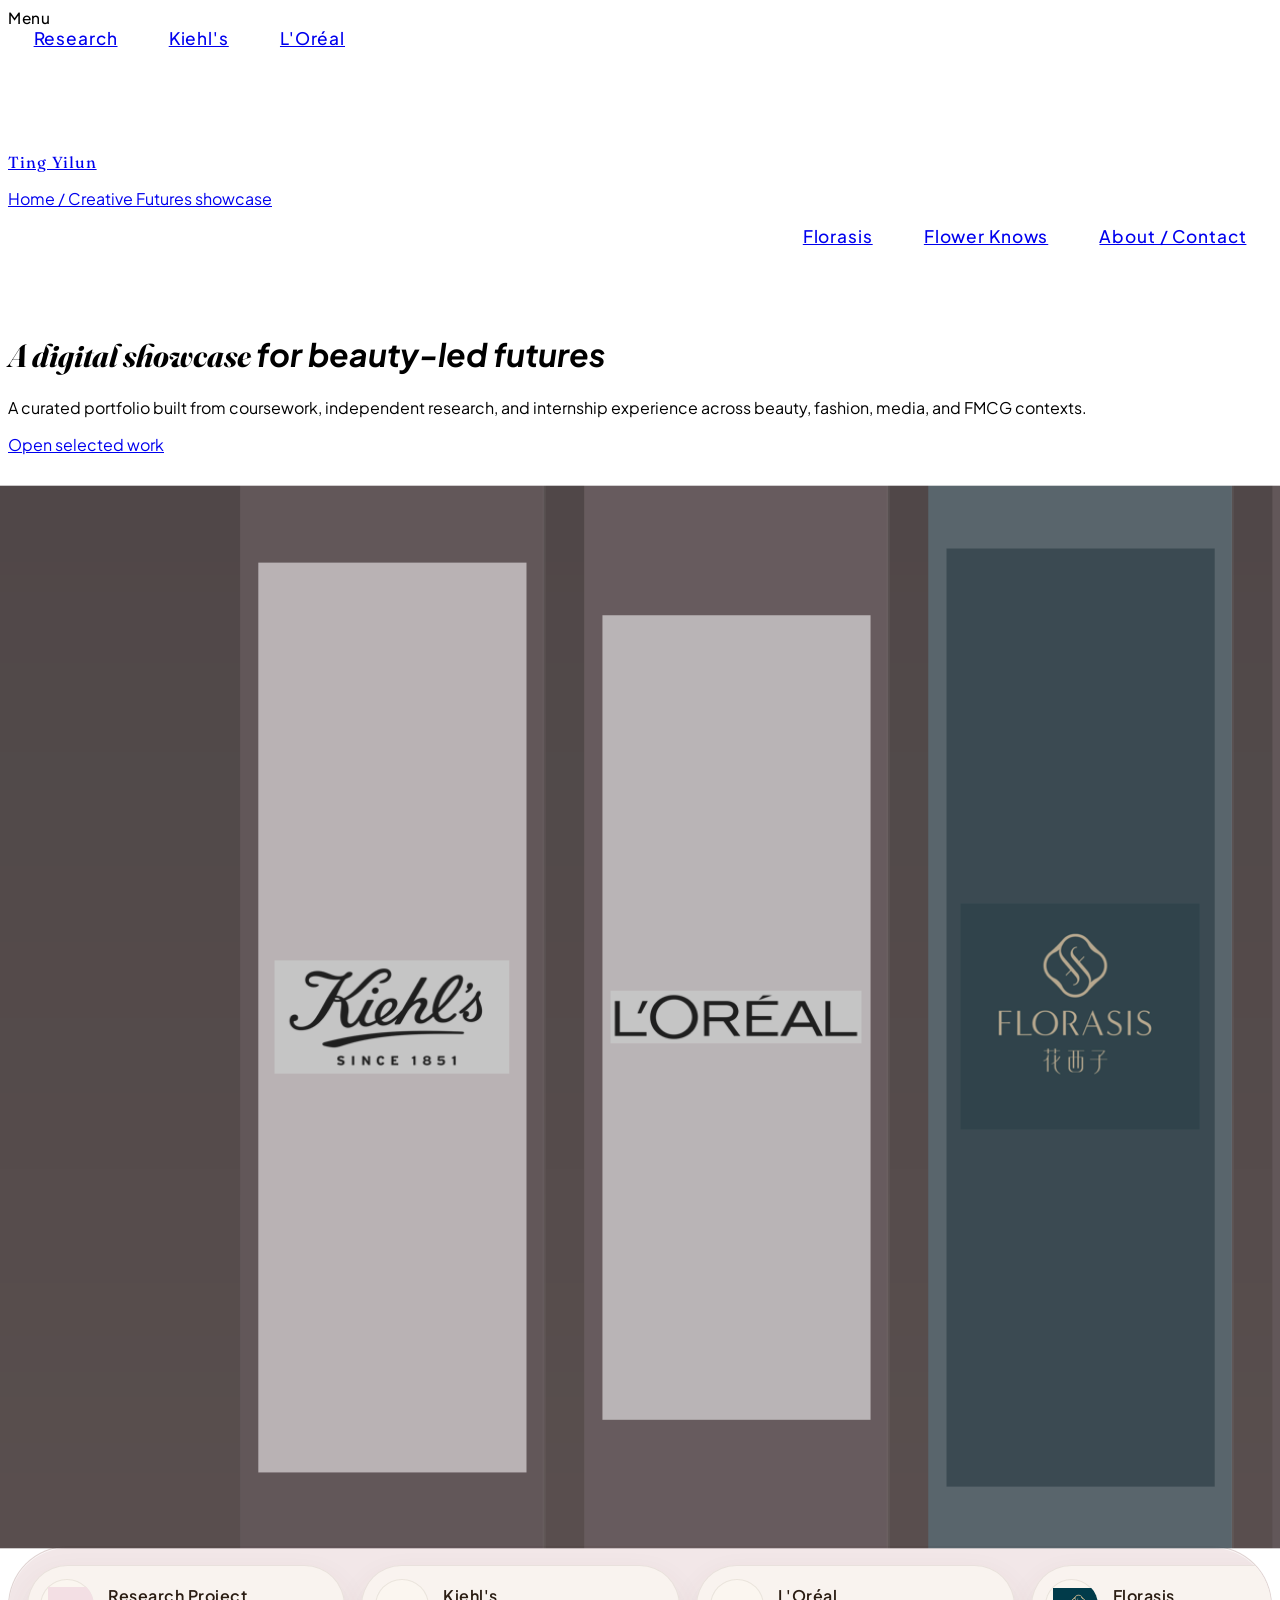
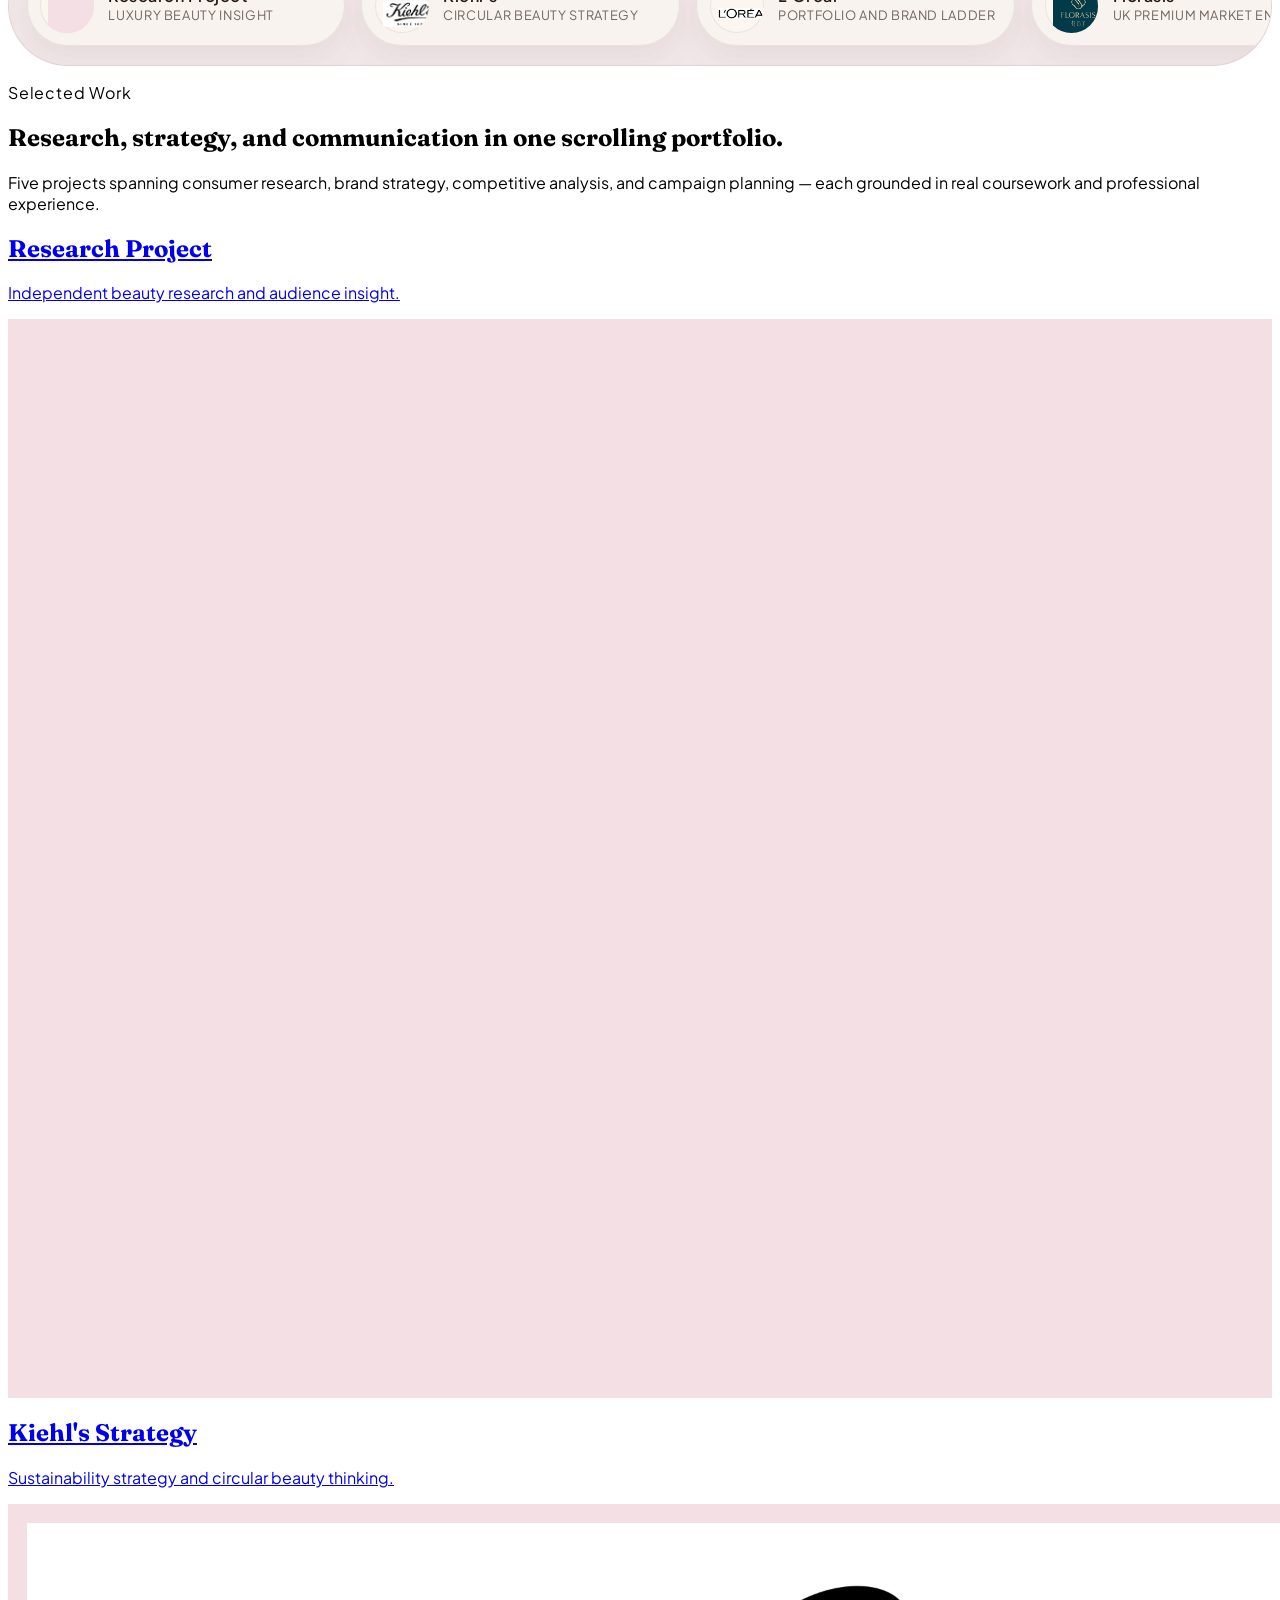
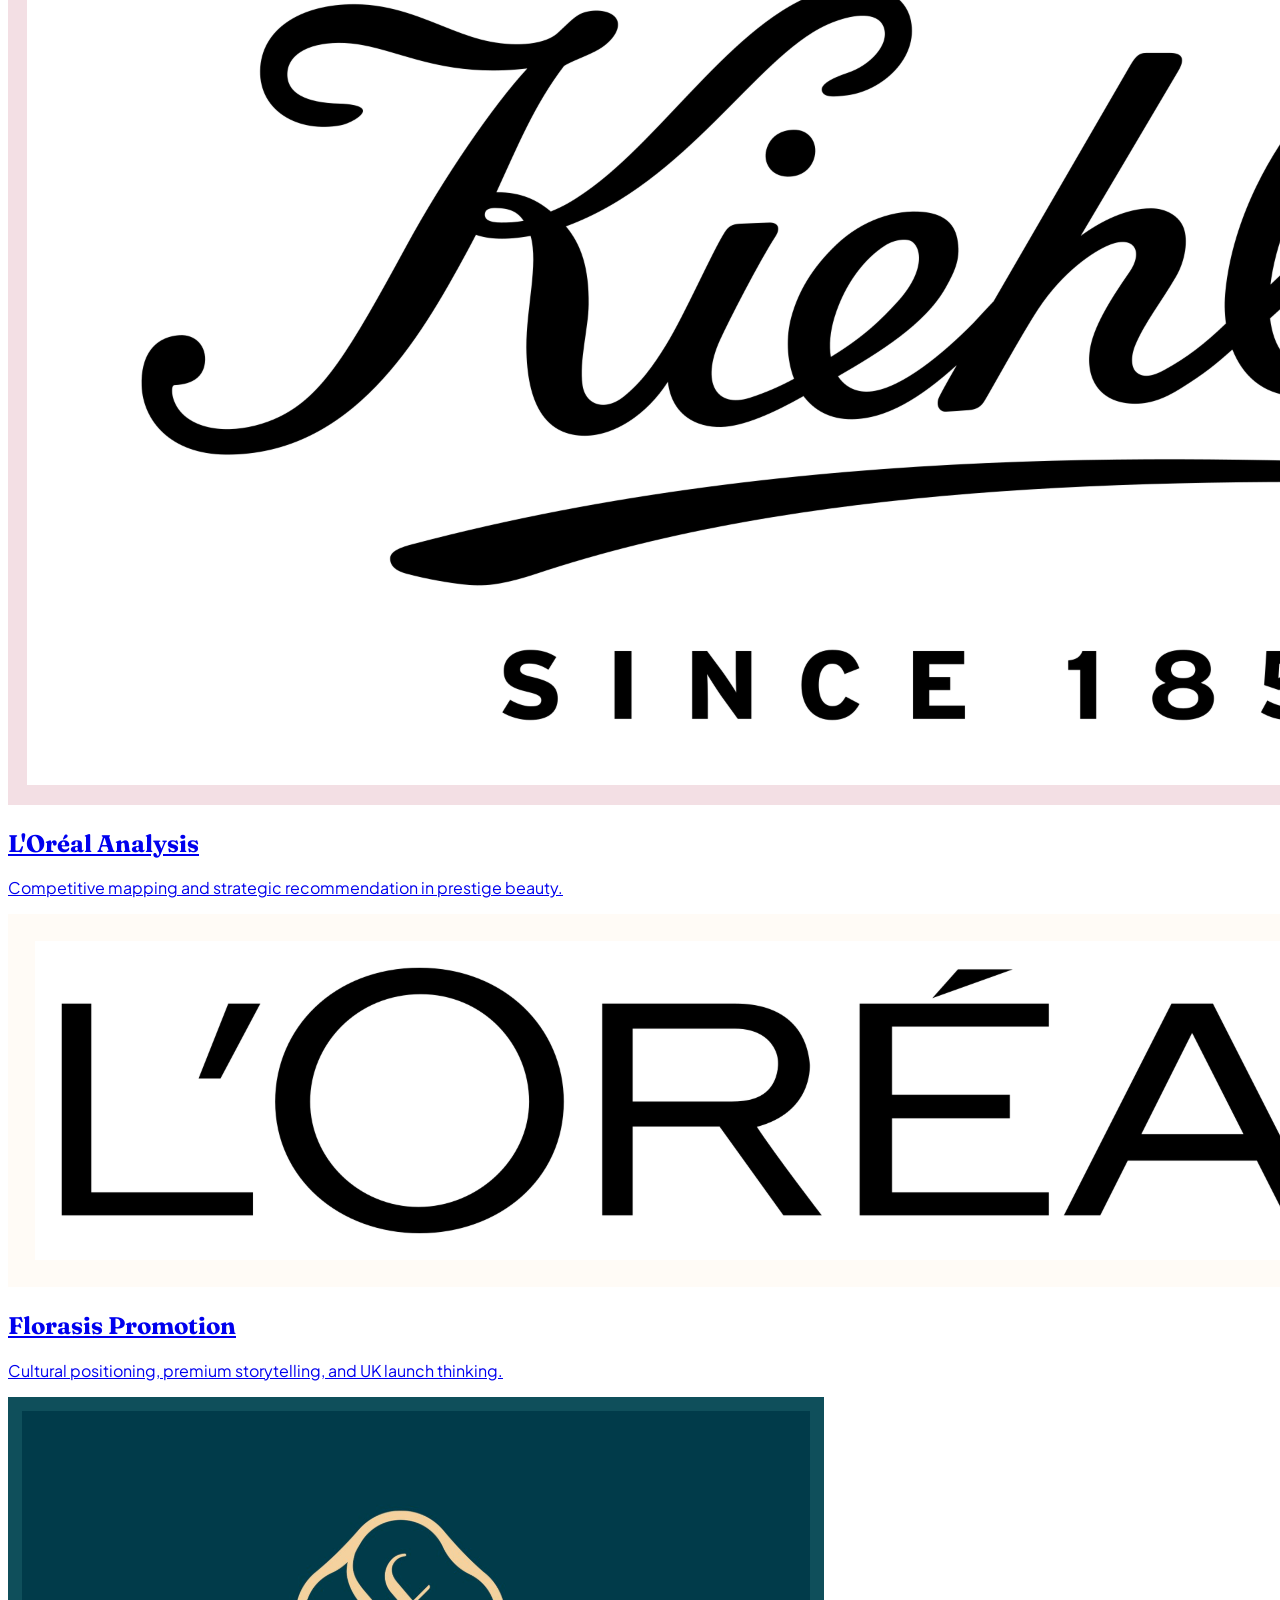
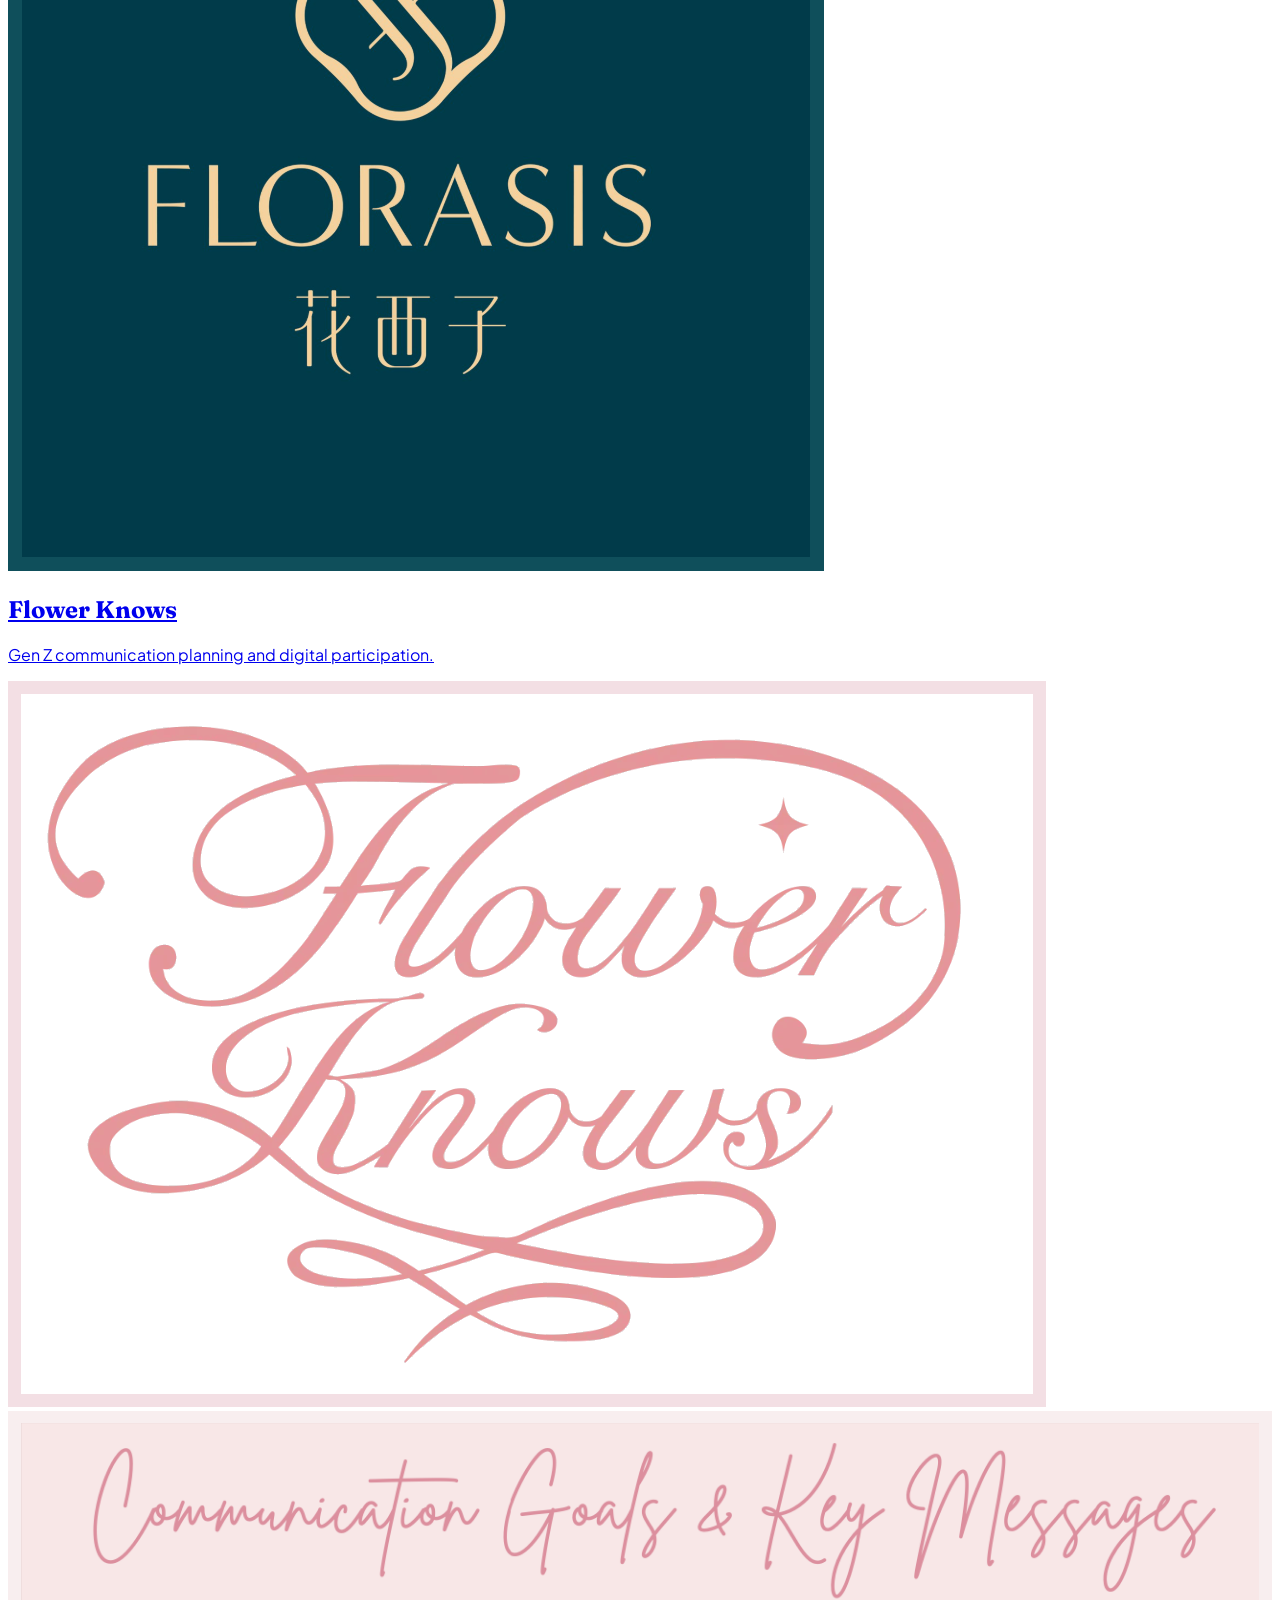
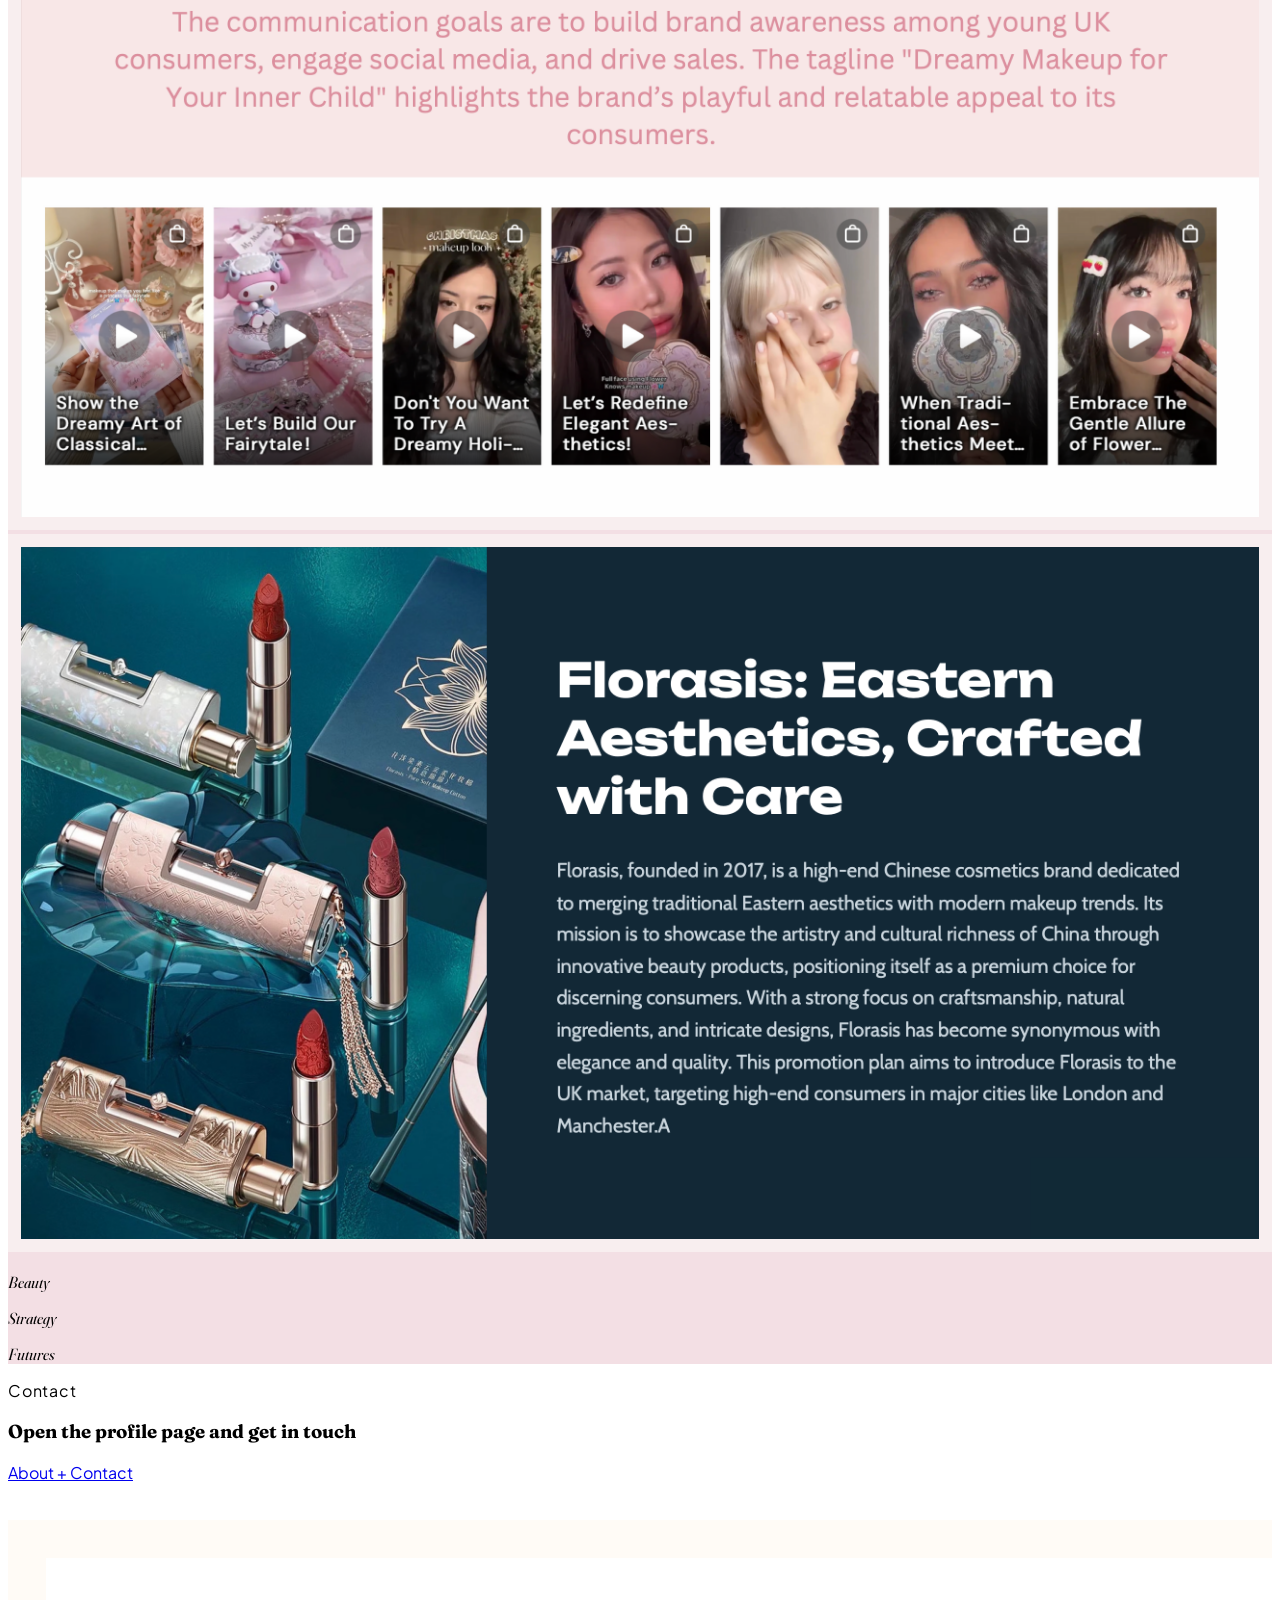
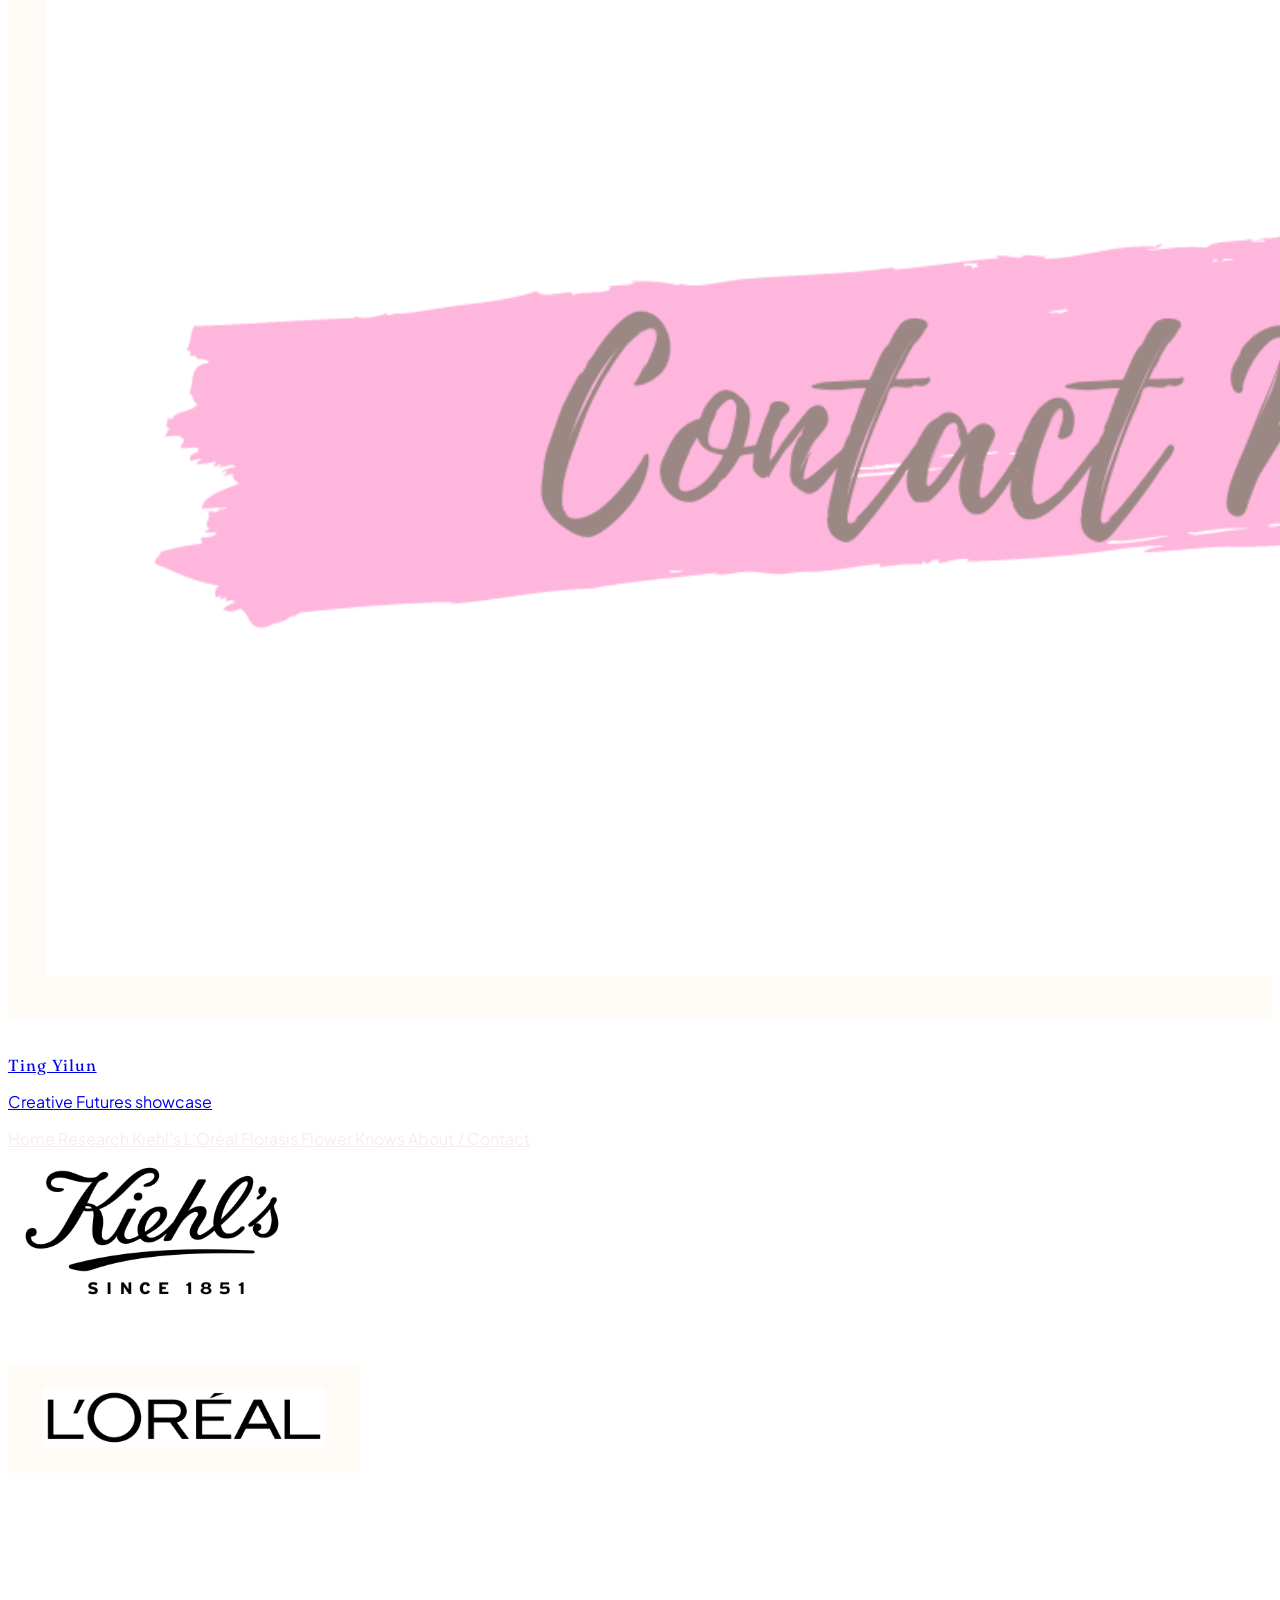
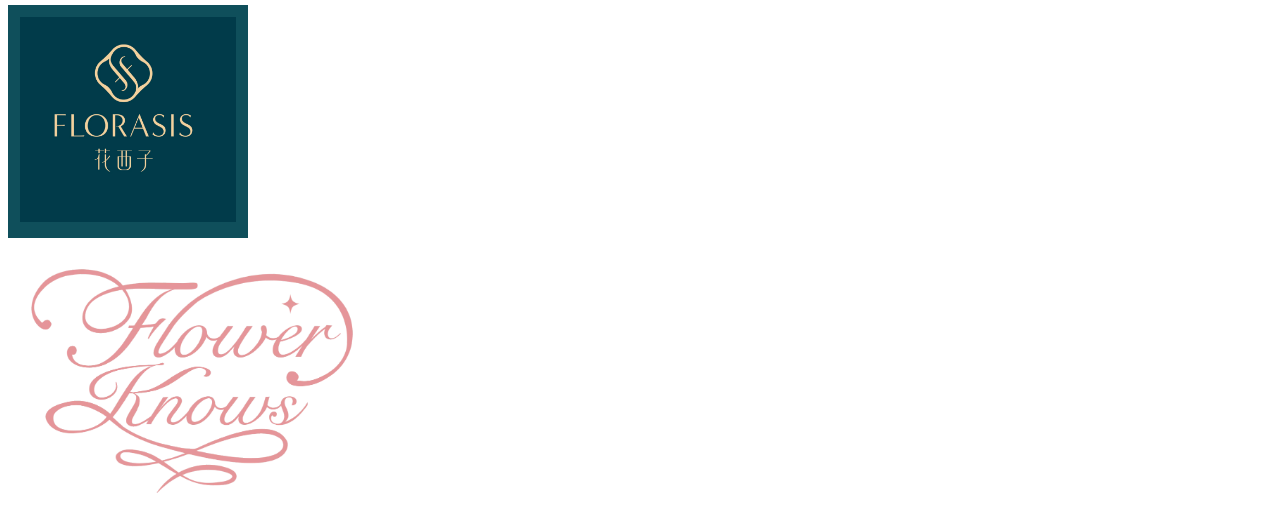
==== index.html @ 06435f76 "Publish portfolio site" ====
<!DOCTYPE html>
<html data-wf-page="65d7726f7df9f04927689b60" data-wf-site="65d7726f7df9f04927689b5a" lang="en">
  <head>
    <meta charset="utf-8" />
    <title>Ting Yilun | Creative Futures Showcase</title>
    <meta content="Ting Yilun | Creative Futures Showcase" property="og:title" />
    <meta content="Ting Yilun | Creative Futures Showcase" property="twitter:title" />
    <meta content="width=device-width, initial-scale=1" name="viewport" />
    <meta name="description" content="A curated digital showcase of beauty, fashion, and FMCG strategy work by Ting Yilun." />
    <link rel="preconnect" href="https://fonts.googleapis.com">
    <link rel="preconnect" href="https://fonts.gstatic.com" crossorigin>
    <link href="https://fonts.googleapis.com/css2?family=Fraunces:ital,opsz,wght@0,9..144,300..800;1,9..144,300..800&family=Plus+Jakarta+Sans:ital,wght@0,400;0,500;0,600;0,700;1,400;1,500&display=swap" rel="stylesheet">
    <link href="https://cdn.prod.website-files.com/65d7726f7df9f04927689b5a/css/otello-hotel-travel-light-template.webflow.shared.991d5bfbf.min.css" rel="stylesheet" type="text/css" />
    <style>
      @media (min-width:992px) {html.w-mod-js:not(.w-mod-ix) [data-w-id=&#34;7d6a19f1-9a71-16fd-ea0f-39da9c6262b4&#34;] {display:block;}html.w-mod-js:not(.w-mod-ix) [data-w-id=&#34;7d6a19f1-9a71-16fd-ea0f-39da9c6262b2&#34;] {-webkit-transform:translate3d(0, 0, 0) scale3d(1.5, 1.5, 1) rotateX(0) rotateY(0) rotateZ(0) skew(0, 0);-moz-transform:translate3d(0, 0, 0) scale3d(1.5, 1.5, 1) rotateX(0) rotateY(0) rotateZ(0) skew(0, 0);-ms-transform:translate3d(0, 0, 0) scale3d(1.5, 1.5, 1) rotateX(0) rotateY(0) rotateZ(0) skew(0, 0);transform:translate3d(0, 0, 0) scale3d(1.5, 1.5, 1) rotateX(0) rotateY(0) rotateZ(0) skew(0, 0);}html.w-mod-js:not(.w-mod-ix) [data-w-id=&#34;5643d502-6376-3a96-d79f-65a671828e28&#34;] {-webkit-transform:translate3d(0, 2rem, 0) scale3d(1, 1, 1) rotateX(0) rotateY(0) rotateZ(0) skew(0, 0);-moz-transform:translate3d(0, 2rem, 0) scale3d(1, 1, 1) rotateX(0) rotateY(0) rotateZ(0) skew(0, 0);-ms-transform:translate3d(0, 2rem, 0) scale3d(1, 1, 1) rotateX(0) rotateY(0) rotateZ(0) skew(0, 0);transform:translate3d(0, 2rem, 0) scale3d(1, 1, 1) rotateX(0) rotateY(0) rotateZ(0) skew(0, 0);opacity:0;}}@media (max-width:991px) and (min-width:768px) {html.w-mod-js:not(.w-mod-ix) [data-w-id=&#34;7d6a19f1-9a71-16fd-ea0f-39da9c6262b4&#34;] {display:block;}html.w-mod-js:not(.w-mod-ix) [data-w-id=&#34;7d6a19f1-9a71-16fd-ea0f-39da9c6262b2&#34;] {-webkit-transform:translate3d(0, 0, 0) scale3d(1.5, 1.5, 1) rotateX(0) rotateY(0) rotateZ(0) skew(0, 0);-moz-transform:translate3d(0, 0, 0) scale3d(1.5, 1.5, 1) rotateX(0) rotateY(0) rotateZ(0) skew(0, 0);-ms-transform:translate3d(0, 0, 0) scale3d(1.5, 1.5, 1) rotateX(0) rotateY(0) rotateZ(0) skew(0, 0);transform:translate3d(0, 0, 0) scale3d(1.5, 1.5, 1) rotateX(0) rotateY(0) rotateZ(0) skew(0, 0);}html.w-mod-js:not(.w-mod-ix) [data-w-id=&#34;805e7033-36cf-4ae7-d9f7-79367a4bff2d&#34;] {-webkit-transform:translate3d(0, 2.5rem, 0) scale3d(1, 1, 1) rotateX(0) rotateY(0) rotateZ(0) skew(0, 0);-moz-transform:translate3d(0, 2.5rem, 0) scale3d(1, 1, 1) rotateX(0) rotateY(0) rotateZ(0) skew(0, 0);-ms-transform:translate3d(0, 2.5rem, 0) scale3d(1, 1, 1) rotateX(0) rotateY(0) rotateZ(0) skew(0, 0);transform:translate3d(0, 2.5rem, 0) scale3d(1, 1, 1) rotateX(0) rotateY(0) rotateZ(0) skew(0, 0);opacity:0;}html.w-mod-js:not(.w-mod-ix) [data-w-id=&#34;e5e8006f-cc9b-bdce-0bb6-c9aa74ea8ce9&#34;] {-webkit-transform:translate3d(0, 3rem, 0) scale3d(1, 1, 1) rotateX(0) rotateY(0) rotateZ(0) skew(0, 0);-moz-transform:translate3d(0, 3rem, 0) scale3d(1, 1, 1) rotateX(0) rotateY(0) rotateZ(0) skew(0, 0);-ms-transform:translate3d(0, 3rem, 0) scale3d(1, 1, 1) rotateX(0) rotateY(0) rotateZ(0) skew(0, 0);transform:translate3d(0, 3rem, 0) scale3d(1, 1, 1) rotateX(0) rotateY(0) rotateZ(0) skew(0, 0);opacity:0;}}@media (max-width:767px) and (min-width:480px) {html.w-mod-js:not(.w-mod-ix) [data-w-id=&#34;7d6a19f1-9a71-16fd-ea0f-39da9c6262b4&#34;] {display:block;}html.w-mod-js:not(.w-mod-ix) [data-w-id=&#34;7d6a19f1-9a71-16fd-ea0f-39da9c6262b2&#34;] {-webkit-transform:translate3d(0, 0, 0) scale3d(1.5, 1.5, 1) rotateX(0) rotateY(0) rotateZ(0) skew(0, 0);-moz-transform:translate3d(0, 0, 0) scale3d(1.5, 1.5, 1) rotateX(0) rotateY(0) rotateZ(0) skew(0, 0);-ms-transform:translate3d(0, 0, 0) scale3d(1.5, 1.5, 1) rotateX(0) rotateY(0) rotateZ(0) skew(0, 0);transform:translate3d(0, 0, 0) scale3d(1.5, 1.5, 1) rotateX(0) rotateY(0) rotateZ(0) skew(0, 0);}html.w-mod-js:not(.w-mod-ix) [data-w-id=&#34;805e7033-36cf-4ae7-d9f7-79367a4bff2d&#34;] {-webkit-transform:translate3d(0, 2.5rem, 0) scale3d(1, 1, 1) rotateX(0) rotateY(0) rotateZ(0) skew(0, 0);-moz-transform:translate3d(0, 2.5rem, 0) scale3d(1, 1, 1) rotateX(0) rotateY(0) rotateZ(0) skew(0, 0);-ms-transform:translate3d(0, 2.5rem, 0) scale3d(1, 1, 1) rotateX(0) rotateY(0) rotateZ(0) skew(0, 0);transform:translate3d(0, 2.5rem, 0) scale3d(1, 1, 1) rotateX(0) rotateY(0) rotateZ(0) skew(0, 0);opacity:0;}html.w-mod-js:not(.w-mod-ix) [data-w-id=&#34;e5e8006f-cc9b-bdce-0bb6-c9aa74ea8ce9&#34;] {-webkit-transform:translate3d(0, 3rem, 0) scale3d(1, 1, 1) rotateX(0) rotateY(0) rotateZ(0) skew(0, 0);-moz-transform:translate3d(0, 3rem, 0) scale3d(1, 1, 1) rotateX(0) rotateY(0) rotateZ(0) skew(0, 0);-ms-transform:translate3d(0, 3rem, 0) scale3d(1, 1, 1) rotateX(0) rotateY(0) rotateZ(0) skew(0, 0);transform:translate3d(0, 3rem, 0) scale3d(1, 1, 1) rotateX(0) rotateY(0) rotateZ(0) skew(0, 0);opacity:0;}}@media (max-width:479px) {html.w-mod-js:not(.w-mod-ix) [data-w-id=&#34;7d6a19f1-9a71-16fd-ea0f-39da9c6262b4&#34;] {display:block;}html.w-mod-js:not(.w-mod-ix) [data-w-id=&#34;7d6a19f1-9a71-16fd-ea0f-39da9c6262b2&#34;] {-webkit-transform:translate3d(0, 0, 0) scale3d(1.5, 1.5, 1) rotateX(0) rotateY(0) rotateZ(0) skew(0, 0);-moz-transform:translate3d(0, 0, 0) scale3d(1.5, 1.5, 1) rotateX(0) rotateY(0) rotateZ(0) skew(0, 0);-ms-transform:translate3d(0, 0, 0) scale3d(1.5, 1.5, 1) rotateX(0) rotateY(0) rotateZ(0) skew(0, 0);transform:translate3d(0, 0, 0) scale3d(1.5, 1.5, 1) rotateX(0) rotateY(0) rotateZ(0) skew(0, 0);}html.w-mod-js:not(.w-mod-ix) [data-w-id=&#34;805e7033-36cf-4ae7-d9f7-79367a4bff2d&#34;] {-webkit-transform:translate3d(0, 2.5rem, 0) scale3d(1, 1, 1) rotateX(0) rotateY(0) rotateZ(0) skew(0, 0);-moz-transform:translate3d(0, 2.5rem, 0) scale3d(1, 1, 1) rotateX(0) rotateY(0) rotateZ(0) skew(0, 0);-ms-transform:translate3d(0, 2.5rem, 0) scale3d(1, 1, 1) rotateX(0) rotateY(0) rotateZ(0) skew(0, 0);transform:translate3d(0, 2.5rem, 0) scale3d(1, 1, 1) rotateX(0) rotateY(0) rotateZ(0) skew(0, 0);opacity:0;}html.w-mod-js:not(.w-mod-ix) [data-w-id=&#34;e5e8006f-cc9b-bdce-0bb6-c9aa74ea8ce9&#34;] {-webkit-transform:translate3d(0, 3rem, 0) scale3d(1, 1, 1) rotateX(0) rotateY(0) rotateZ(0) skew(0, 0);-moz-transform:translate3d(0, 3rem, 0) scale3d(1, 1, 1) rotateX(0) rotateY(0) rotateZ(0) skew(0, 0);-ms-transform:translate3d(0, 3rem, 0) scale3d(1, 1, 1) rotateX(0) rotateY(0) rotateZ(0) skew(0, 0);transform:translate3d(0, 3rem, 0) scale3d(1, 1, 1) rotateX(0) rotateY(0) rotateZ(0) skew(0, 0);opacity:0;}}
    </style>
    <style>
      .portfolio-nav-stack {
        min-width: 0;
      }
      .portfolio-utility-row,
      .portfolio-link-row {
        display: flex;
        flex-wrap: wrap;
        align-items: center;
        gap: 0;
      }
      .portfolio-utility-row.is-right,
      .portfolio-link-row.is-right {
        justify-content: flex-end;
      }
      .portfolio-utility-row .nav-contact-button,
      .portfolio-link-row .nav-main-link {
        white-space: nowrap;
      }
      .portfolio-link-row .nav-main-link {
        min-height: 5.5rem;
        padding-inline: 1.6rem;
        font-size: 1.08rem;
        letter-spacing: 0.05em;
      }
      .portfolio-utility-row {
        display: none !important;
      }
      .portfolio-utility-row .nav-contact-button {
        min-height: 2.9rem;
        padding-inline: 0.7rem;
      }
      .nav-main-link,
      .nav-contact-button-text,
      .nav-menu-button-text {
        font-weight: 500;
      }
      .nav-contact-button-text,
      .nav-menu-button-text {
        font-size: 0.96rem;
        letter-spacing: 0.04em;
      }
      .menu-main-link {
        font-size: 1.08rem;
        letter-spacing: 0.05em;
      }
      .menu-small-link {
        font-size: 0.9rem;
        letter-spacing: 0.04em;
      }
      .menu-contact,
      .menu-rooms {
        display: none !important;
      }
      .menu-layout {
        grid-template-columns: 1fr !important;
      }
      .menu-links {
        max-width: 54rem;
        margin: 0 auto;
      }
      .portfolio-link-row .nav-main-link.w--current {
        background: transparent;
        color: #f6eceb;
      }
      .footer-main-link.w--current {
        background: transparent;
        color: #f6eceb;
      }
      .footer-main-links-wrapper .footer-main-link,
      .footer-main-links-wrapper .footer-main-link:visited,
      .footer-main-links-wrapper .footer-main-link.w--current {
        color: #f6eceb !important;
      }
      .menu-main-link.w--current {
        color: #f6eceb;
      }
      .secondary-links {
        display: flex;
        flex-direction: column;
        align-items: stretch;
      }
      .nav-main-links {
        display: none !important;
      }
      .nav-brand .logo-image-default {
        margin-bottom: 0.35rem;
      }
      .nav-links-layout,
      .search-wrapper {
        display: none !important;
      }
      .room-detail-text,
      .small-uppercase-title,
      .medium-uppercase-title {
        letter-spacing: 0.05em;
      }
      .about-content {
        grid-template-columns: 1fr !important;
      }
      .about-content-video {
        display: none;
      }
      .about-content-wrap {
        max-width: 1320px;
        margin: 0 auto;
      }
      .project-marquee-shell {
        display: flex;
        align-items: center;
        gap: 1.2rem;
        overflow: hidden;
        padding: 1.15rem 1.1rem;
        border: 1px solid rgba(91, 69, 52, 0.12);
        border-radius: 999px;
        background: rgba(239, 225, 226, 0.78);
        box-shadow: inset 0 1px 0 rgba(255, 255, 255, 0.65);
      }
      .project-marquee-track {
        display: flex;
        align-items: center;
        gap: 1rem;
        flex: 0 0 auto;
        min-width: max-content;
        animation: portfolioMarquee 28s linear infinite;
      }
      .project-marquee-shell:hover .project-marquee-track {
        animation-play-state: paused;
      }
      .project-marquee-item {
        display: inline-flex;
        align-items: center;
        gap: 0.9rem;
        min-width: 18rem;
        padding: 0.8rem 1rem 0.8rem 0.8rem;
        border-radius: 999px;
        text-decoration: none;
        color: #2b1d13;
        background: rgba(250, 245, 240, 0.92);
        border: 1px solid rgba(91, 69, 52, 0.1);
        box-shadow: 0 12px 30px rgba(91, 69, 52, 0.08);
        transition: transform 220ms ease, background-color 220ms ease, box-shadow 220ms ease;
      }
      .project-marquee-item:hover {
        transform: translateY(-2px);
        background: rgba(255, 250, 246, 0.98);
        box-shadow: 0 16px 34px rgba(91, 69, 52, 0.12);
      }
      .project-marquee-thumb {
        width: 3.35rem;
        height: 3.35rem;
        border-radius: 50%;
        overflow: hidden;
        flex: 0 0 auto;
        background: #efe7e0;
        box-shadow: inset 0 0 0 1px rgba(91, 69, 52, 0.1);
      }
      .project-marquee-thumb img {
        width: 100%;
        height: 100%;
        object-fit: cover;
        display: block;
      }
      .project-marquee-thumb.is-logo {
        background: #fbf6f0;
      }
      .project-marquee-thumb.is-logo img {
        object-fit: contain;
        padding: 0.5rem;
      }
      .project-marquee-copy {
        display: flex;
        flex-direction: column;
        gap: 0.15rem;
        min-width: 0;
      }
      .project-marquee-copy strong {
        font-size: 1rem;
        line-height: 1.1;
        letter-spacing: 0.03em;
      }
      .project-marquee-copy span {
        font-size: 0.8rem;
        line-height: 1.35;
        letter-spacing: 0.05em;
        text-transform: uppercase;
        color: rgba(43, 29, 19, 0.66);
      }
      .stay-image.is-kiehls-logo-card .cover-image {
        object-fit: contain;
        object-position: center;
        background: #f3dfe4;
        padding: clamp(0.55rem, 1.5vw, 1.6rem);
      }
      .stay-image.is-kiehls-logo-card .stay-overlay-color {
        background: rgba(91, 69, 52, 0.1);
      }
      .stay-image.is-loreal-logo-card .cover-image {
        object-fit: contain;
        object-position: center;
        background: #fffbf6;
        padding: clamp(0.95rem, 2.1vw, 2.3rem);
      }
      .stay-image.is-loreal-logo-card .stay-overlay-color {
        background: rgba(91, 69, 52, 0.03);
      }
      .stay-image.is-flower-knows-logo-card .cover-image {
        object-fit: contain;
        object-position: center;
        background: #f3dfe4;
        padding: clamp(0.35rem, 1vw, 0.9rem);
      }
      .stay-image.is-flower-knows-logo-card .stay-overlay-color {
        background: rgba(91, 69, 52, 0.06);
      }
      .stay-image.is-florasis-logo-card .cover-image {
        object-fit: contain;
        object-position: center;
        background: #0f4f5b;
        padding: clamp(0.4rem, 1.1vw, 1rem);
      }
      .stay-image.is-florasis-logo-card .stay-overlay-color {
        background: rgba(9, 28, 35, 0.08);
      }
      .stay-image.is-research-pink-card {
        background: #f3dfe4;
      }
      .stay-image.is-research-pink-card .cover-image {
        opacity: 0;
      }
      .stay-image.is-research-pink-card .stay-overlay-color {
        background: rgba(91, 69, 52, 0.03);
      }
      .footer-background-image.is-kiehls-logo .cover-image,
      .footer-background-image.is-loreal-logo .cover-image,
      .footer-background-image.is-florasis-logo .cover-image,
      .footer-background-image.is-flower-knows-logo .cover-image {
        width: 100%;
        height: 100%;
        box-sizing: border-box;
        object-fit: contain;
        object-position: center;
      }
      .footer-background-image.is-kiehls-logo {
        width: 18em;
        height: 13.5em;
        bottom: 2.8em;
        left: -6.4em;
      }
      .footer-background-image.is-kiehls-logo .parallax-animation {
        background: transparent;
      }
      .footer-background-image.is-kiehls-logo .cover-image {
        padding: 0.7em;
      }
      .footer-background-image.is-loreal-logo {
        width: 22em;
        height: 15em;
        top: 4.2em;
        right: -4.9em;
      }
      .footer-background-image.is-loreal-logo .parallax-animation {
        background: #fffbf6;
      }
      .footer-background-image.is-loreal-logo .cover-image {
        padding: 1.4em 2.2em;
        object-position: center center;
      }
      .footer-background-image.is-florasis-logo {
        width: 15em;
        height: 15em;
        bottom: -1.2em;
        right: -2.8em;
      }
      .footer-background-image.is-florasis-logo .parallax-animation {
        background: #0f4f5b;
      }
      .footer-background-image.is-florasis-logo .cover-image {
        padding: 0.75em;
      }
      .footer-background-image.is-flower-knows-logo {
        width: 23em;
        height: 16.5em;
        top: 3.8em;
        left: -9.8em;
      }
      .footer-background-image.is-flower-knows-logo .parallax-animation {
        background: transparent;
      }
      .footer-background-image.is-flower-knows-logo .cover-image {
        padding: 0.9em;
      }
      .contact-brush-banner {
        background: #fffbf6;
      }
      .contact-brush-banner .parallax-animation {
        background: #fffbf6;
      }
      .contact-brush-banner .cover-image.is-parallax {
        object-fit: contain;
        object-position: center;
        padding: clamp(1.2rem, 3vw, 3rem);
      }
      .home-hero .hero-slider-overlay-color {
        background-image:
          radial-gradient(ellipse at center, rgba(255, 247, 248, 0.03) 0%, rgba(240, 220, 224, 0.04) 38%, rgba(84, 63, 65, 0.22) 72%, rgba(55, 40, 43, 0.34) 100%),
          linear-gradient(to bottom, rgba(42, 27, 30, 0.46), rgba(86, 62, 66, 0.22) 62%, rgba(228, 215, 219, 0.08) 100%) !important;
        background-color: rgba(63, 44, 48, 0.26) !important;
        opacity: 0.8 !important;
        mix-blend-mode: multiply;
      }
      .home-hero .slider-image-1,
      .home-hero .slider-image-2,
      .home-hero .slider-image-3 {
        filter: blur(0.7px) saturate(0.84) brightness(0.74);
        opacity: 0.88;
        transform: scale(1.012);
      }
      .beauty-futures-section,
      .beauty-futures-section .background-absolute,
      .beauty-futures-section .background-sticky,
      .beauty-futures-section .linear-gradient-background {
        background: #f3dfe4;
      }
      .beauty-futures-section .background-absolute .image-parallax-wrapper,
      .beauty-futures-section .background-absolute .parallax-animation,
      .beauty-futures-section .beauty-futures-background-fill {
        width: 100%;
        height: 100%;
        background: #f3dfe4;
      }
      .beauty-futures-section .beauty-futures-image {
        width: 100%;
        height: 100%;
        object-fit: contain;
        object-position: center;
        padding: clamp(0.45rem, 1vw, 0.9rem);
        box-sizing: border-box;
      }
      .beauty-futures-section .beauty-futures-image.is-florasis-slide {
        background: #f8eeef;
      }
      .beauty-futures-section .beauty-futures-image.is-communication-slide {
        background: #f8eeef;
      }
      @keyframes portfolioMarquee {
        from {
          transform: translateX(0);
        }
        to {
          transform: translateX(calc(-100% - 1rem));
        }
      }
      @media (max-width: 1279px) {
        .nav-main {
          grid-template-columns: 1fr;
        }
        .nav-main-wrapper,
        .nav-main-wrapper.is-on-left {
          width: 100%;
        }
        .portfolio-utility-row,
        .portfolio-link-row,
        .portfolio-utility-row.is-right,
        .portfolio-link-row.is-right {
          justify-content: center;
        }
        .project-marquee-item {
          min-width: 16rem;
        }
      }
      @media (max-width: 767px) {
        .project-marquee-shell {
          padding: 0.95rem 0.85rem;
        }
        .project-marquee-item {
          min-width: 14.5rem;
          padding-right: 0.9rem;
        }
        .project-marquee-thumb {
          width: 3rem;
          height: 3rem;
        }
        .project-marquee-copy strong {
          font-size: 0.94rem;
        }
        .project-marquee-copy span {
          font-size: 0.74rem;
        }
      }

      /* ── Skip link ── */
      .skip-link {
        position: absolute;
        top: -100%;
        left: 1rem;
        z-index: 10000;
        padding: 0.75rem 1.25rem;
        background: #2b1d13;
        color: #f7f0e8;
        text-decoration: none;
        border-radius: 0 0 0.5rem 0.5rem;
        font-size: 0.92rem;
        transition: top 200ms ease;
      }
      .skip-link:focus {
        top: 0;
      }
      /* ── Focus indicators ── */
      .nav-main-link:focus-visible,
      .nav-contact-button:focus-visible,
      .main-button:focus-visible,
      .project-marquee-item:focus-visible,
      .stay-link-block:focus-visible,
      .menu-main-link:focus-visible,
      .menu-small-link:focus-visible,
      .footer-main-link:focus-visible {
        outline: 2px solid #5b4534;
        outline-offset: 2px;
      }
      /* ── Fullscreen menu toggle ── */
      .fullscreen-menu {
        display: none !important;
      }
      .fullscreen-menu.is-open {
        display: flex !important;
        position: fixed;
        inset: 0;
        z-index: 9999;
        overflow-y: auto;
      }
      .fullscreen-menu.is-open .menu-close {
        cursor: pointer;
      }
      /* ── Mobile: hide nav rows, rely on menu ── */
      @media (max-width: 991px) {
        .portfolio-link-row,
        .portfolio-utility-row {
          display: none !important;
        }
      }
      /* ── Mobile: hero + gallery sizing ── */
      @media (max-width: 767px) {
        .home-hero-heading {
          font-size: clamp(2rem, 8vw, 3.2rem) !important;
        }
        .home-hero-description-text {
          font-size: 1rem;
        }
        .large-title {
          font-size: clamp(3rem, 12vw, 5rem) !important;
        }
      }

  /* ── Typography: Plus Jakarta Sans + Fraunces ── */
  body,
  p, a, span, li, td, th,
  input, button, select, textarea,
  .paragraph, .text-block,
  .nav-main-link, .nav-contact-button-text, .nav-menu-button-text,
  .menu-main-link, .menu-small-link,
  .footer-main-link,
  .portfolio-button, .portfolio-button.is-secondary,
  .portfolio-eyebrow, .portfolio-kicker,
  .portfolio-chip, .portfolio-tag,
  .portfolio-card p, .portfolio-panel p,
  .portfolio-step p, .portfolio-signal p,
  .portfolio-metric p, .portfolio-contact-card p,
  .portfolio-link-card p,
  .portfolio-subtitle, .portfolio-section-intro,
  .portfolio-copy-block p, .portfolio-footer-note,
  .portfolio-image-caption, .portfolio-note,
  .portfolio-benchmark-table td,
  .portfolio-benchmark-note,
  .stay-description, .home-hero-description-text {
    font-family: 'Plus Jakarta Sans', -apple-system, BlinkMacSystemFont, sans-serif !important;
  }
  h1, h2, h3, h4, h5, h6,
  .home-hero-heading,
  .section-title,
  .large-title,
  .portfolio-title,
  .portfolio-section-title,
  .portfolio-quote,
  .brand-name-text,
  .stay-title,
  .cart-product-title,
  .portfolio-card h3, .portfolio-panel h3,
  .portfolio-step h3, .portfolio-link-card h3,
  .portfolio-benchmark-dimension {
    font-family: 'Fraunces', Georgia, 'Times New Roman', serif !important;
  }
  /* ── Homepage Typography Polish ── */
  .home-hero-heading {
    font-variation-settings: 'opsz' 144;
    font-style: italic;
  }
  .large-title {
    font-variation-settings: 'opsz' 144;
    font-style: italic;
  }
  .section-title {
    font-variation-settings: 'opsz' 72;
  }
  .stay-title {
    font-variation-settings: 'opsz' 36;
  }
  .brand-name-text {
    font-variation-settings: 'opsz' 24;
    letter-spacing: 0.06em;
  }
  .brand-slogan {
    font-family: 'Plus Jakarta Sans', sans-serif !important;
  }
  .project-marquee-copy strong {
    font-family: 'Plus Jakarta Sans', sans-serif !important;
    font-weight: 600;
  }
      @media (prefers-reduced-motion: reduce) {
        .project-marquee-track {
          animation: none;
        }
      }
    </style>
    <script type="text/javascript">
      !function(o,c){var n=c.documentElement,t=&#34; w-mod-&#34;;n.className+=t+&#34;js&#34;,(&#34;ontouchstart&#34;in o||o.DocumentTouch&amp;&amp;c instanceof DocumentTouch)&amp;&amp;(n.className+=t+&#34;touch&#34;)}(window,document);
    </script>
    <link href="https://cdn.prod.website-files.com/65d7726f7df9f04927689b5a/65d793185e2ffe3d8c1e2c2e_asterisk-fill0-wght400-grad0-opsz24%20(1).svg" rel="icon" type="image/svg+xml" />
  </head>
  <body>
    <a href="#main-content" class="skip-link">Skip to content</a>
    <div class="page-wrapper">
      <div data-animation="default" data-collapse="none" data-duration="0" data-easing="ease" data-easing2="ease" role="banner" class="nav w-nav">
        <div data-w-id="218826d8-af1e-66fb-7bc5-b9148933708b" class="nav-menu-button">
          <div class="nav-menu-button-icon">
            <div class="menu-button-line is-1st">
            </div>
            <div class="menu-button-line is-2nd">
            </div>
            <div class="menu-button-line is-3rd">
            </div>
          </div>
          <div class="nav-menu-button-text">
            Menu
          </div>
        </div>
        <div class="nav-main">
          <div class="nav-main-wrapper is-on-left portfolio-nav-stack">
            <div class="portfolio-utility-row">
              <a href="mailto:annieting331@gmail.com" class="nav-contact-button w-inline-block"><div class="nav-contact-button-text">
                annieting331@gmail.com
              </div>
</a>
              <a href="https://www.linkedin.com/in/annie-ting-5a92a1346/" target="_blank" rel="noopener noreferrer" class="nav-contact-button w-inline-block"><div class="nav-contact-button-text">
                LinkedIn
              </div>
</a>
            </div>
            <div class="portfolio-link-row">
              <a href="research-project.html" class="nav-main-link">              Research
</a>
              <a href="kiehls-sustainability.html" class="nav-main-link">              Kiehl's
</a>
              <a href="loreal-competitive-analysis.html" class="nav-main-link">              L'Oréal
</a>
            </div>
          </div>
          <a href="index.html" aria-current="page" class="nav-brand w-nav-brand w--current">          <img src="https://cdn.prod.website-files.com/65d7726f7df9f04927689b5a/65d793185e2ffe3d8c1e2c2e_asterisk-fill0-wght400-grad0-opsz24%20(1).svg" loading="lazy" alt="" class="logo-image-default" />
          <p class="brand-name-text">
            Ting Yilun
          </p>
          <p class="brand-slogan">
            Home / Creative Futures showcase
          </p>
</a>
          <div class="nav-main-wrapper">
            <div class="secondary-links">
              <div class="portfolio-utility-row is-right">
                <a href="about-contact.html#contact-actions" class="nav-contact-button w-inline-block"><div class="nav-contact-button-text">
                  Contact
                </div>
</a>
                <a href="CV-Ting-Yilun-PIE.pdf" target="_blank" rel="noopener noreferrer" class="nav-contact-button w-inline-block"><div class="nav-contact-button-text">
                  CV
                </div>
</a>
              </div>
              <div class="portfolio-link-row is-right">
                <a href="florasis-promotion-plan.html" class="nav-main-link">              Florasis
</a>
                <a href="flower-knows-communication-plan.html" class="nav-main-link">              Flower Knows
</a>
                <a href="about-contact.html" class="nav-main-link">              About / Contact
</a>
              </div>
            </div>
          </div>
        </div>
      </div>
      <div class="fullscreen-menu">
        <div class="menu-layout">
          <div class="menu-links">
            <a href="index.html" aria-current="page" class="menu-brand w-inline-block w--current">            <img src="https://cdn.prod.website-files.com/65d7726f7df9f04927689b5a/65d793185e2ffe3d8c1e2c2e_asterisk-fill0-wght400-grad0-opsz24%20(1).svg" loading="lazy" alt="" class="logo-image-default" />
            <p class="brand-name-text">
              Ting Yilun
            </p>
            <p class="brand-slogan">
              Home / Creative Futures showcase
            </p>
</a>
            <div class="menu-main-links">
              <a href="research-project.html" class="menu-main-link">              Research
</a>
              <a href="kiehls-sustainability.html" class="menu-main-link">              Kiehl's
</a>
              <a href="loreal-competitive-analysis.html" class="menu-main-link">              L'Oréal
</a>
              <a href="florasis-promotion-plan.html" class="menu-main-link">              Florasis
</a>
              <a href="flower-knows-communication-plan.html" class="menu-main-link">              Flower Knows
</a>
              <a href="about-contact.html" class="menu-main-link">              About / Contact
</a>
            </div>
            <div class="menu-small-links">
              <a href="mailto:annieting331@gmail.com" class="menu-small-link">              Email
</a>
              <a href="https://www.linkedin.com/in/annie-ting-5a92a1346/" target="_blank" rel="noopener noreferrer" class="menu-small-link">              LinkedIn
</a>
              <a href="CV-Ting-Yilun-PIE.pdf" target="_blank" rel="noopener noreferrer" class="menu-small-link">              CV
</a>
              <a href="#selected-work" class="menu-small-link">              All Projects
</a>
            </div>
            <a href="about-contact.html" class="main-button in-menu w-inline-block">            <div class="main-button-inner in-menu">
              <p class="main-button-name in-menu">
                About + Contact
              </p>
              <div class="main-button-icon">
                <img loading="lazy" src="https://cdn.prod.website-files.com/65d7726f7df9f04927689b5a/65d796a450f2b5c9530cd63b_arrow-forward-fill1-wght400-grad0-opsz24.svg" alt="" class="icon in-main-button" />
              </div>
            </div>
</a>
          </div>
          <div class="menu-contact">
            <div class="menu-contact-wrapper">
              <p class="menu-title">
                Contact
              </p>
              <div class="menu-contact-block">
                <p class="small-uppercase-title is-light-brown">
                  Focus
                </p>
                <p class="paragraph is-large">
                  Beauty strategy,
                  <br />
                  digital communication,
                  <br />
                  and consumer insight
                </p>
              </div>
              <div class="menu-contact-block">
                <p class="small-uppercase-title is-light-brown">
                  Audience
                </p>
                <p class="paragraph is-large">
                  UAL tutors, recruiters,
                  <br />
                  and brand-side entry roles.
                </p>
              </div>
            </div>
            <div class="menu-social-block">
              <p class="menu-title">
                Useful links
              </p>
              <div class="menu-socials w-dyn-list">
                <div role="list" class="menu-socials-list w-dyn-items">
                  <div role="listitem" class="menu-social-item w-dyn-item">
                    <a aria-label="Social Button" href="https://www.linkedin.com/in/annie-ting-5a92a1346/" target="_blank" rel="noopener noreferrer" class="menu-social-link w-inline-block">                    <img loading="lazy" alt="" src="https://cdn.prod.website-files.com/65d7726f7df9f04927689b67/65d7b04b1622e89f2efa4f5f_facebook-logo-light-brown.svg" class="icon is-medium" />
</a>
                  </div>
                  <div role="listitem" class="menu-social-item w-dyn-item">
                    <a aria-label="Social Button" href="https://www.linkedin.com/in/annie-ting-5a92a1346/" target="_blank" rel="noopener noreferrer" class="menu-social-link w-inline-block">                    <img loading="lazy" alt="" src="https://cdn.prod.website-files.com/65d7726f7df9f04927689b67/65d7b053b5d1a1a47fce1aa6_linkedin-logo-light-brown.svg" class="icon is-medium" />
</a>
                  </div>
                  <div role="listitem" class="menu-social-item w-dyn-item">
                    <a aria-label="Social Button" href="https://www.linkedin.com/in/annie-ting-5a92a1346/" target="_blank" rel="noopener noreferrer" class="menu-social-link w-inline-block">                    <img loading="lazy" alt="" src="https://cdn.prod.website-files.com/65d7726f7df9f04927689b67/65d7b05ad8236326a5bdfda7_youtube-logo-light-brown.svg" class="icon is-medium" />
</a>
                  </div>
                </div>
              </div>
            </div>
            <div class="menu-contact-background">
              <img src="assets/florasis/florasis-key-message-crop.png" loading="lazy" alt="Beauty portrait visual" class="cover-image" style="object-position: 12% center;" />
              <div class="menu-contact-overlay-color">
              </div>
            </div>
          </div>
          <div class="menu-rooms">
            <p class="menu-title for-light-background">
              Browse the project index
            </p>
            <div class="menu-rooms-wrap w-dyn-list">
              <div role="list" class="menu-rooms-list w-dyn-items">
                <div role="listitem" class="menu-room-item w-dyn-item">
                  <a data-w-id="9e2a0ff4-846e-25a9-f223-c51a798826db" href="research-project.html" class="menu-room-link-block w-inline-block">                  <div class="menu-room-content">
                    <p class="menu-room-title">
                      Research Project Final
                    </p>
                    <p class="menu-room-description">
                      Independent research
                    </p>
                  </div>
                  <div class="menu-room-image">
                    <img src="assets/research-project/luxury-bathroom-scene.png" loading="lazy" alt="Research Project visual" class="cover-image" />
                    <div class="menu-room-overlay-color">
                    </div>
                  </div>
</a>
                </div>
                <div role="listitem" class="menu-room-item w-dyn-item">
                  <a data-w-id="9e2a0ff4-846e-25a9-f223-c51a798826db" href="about-contact.html" class="menu-room-link-block w-inline-block">                  <div class="menu-room-content">
                    <p class="menu-room-title">
                      About / Contact
                    </p>
                    <p class="menu-room-description">
                      Profile and next steps
                    </p>
                  </div>
                  <div class="menu-room-image">
                    <img src="assets/loreal/official-loreal-hero.webp" loading="lazy" alt="Beauty portfolio contact visual" class="cover-image" />
                    <div class="menu-room-overlay-color">
                    </div>
                  </div>
</a>
                </div>
                <div role="listitem" class="menu-room-item w-dyn-item">
                  <a data-w-id="9e2a0ff4-846e-25a9-f223-c51a798826db" href="kiehls-sustainability.html" class="menu-room-link-block w-inline-block">                  <div class="menu-room-content">
                    <p class="menu-room-title">
                      Kiehl's Sustainability
                    </p>
                    <p class="menu-room-description">
                      Strategy &amp; ESG
                    </p>
                  </div>
                  <div class="menu-room-image">
                    <img src="assets/kiehls/official-kiehls-refill.png" loading="lazy" alt="Kiehl's refill packaging visual" class="cover-image" />
                    <div class="menu-room-overlay-color">
                    </div>
                  </div>
</a>
                </div>
                <div role="listitem" class="menu-room-item w-dyn-item">
                  <a data-w-id="9e2a0ff4-846e-25a9-f223-c51a798826db" href="loreal-competitive-analysis.html" class="menu-room-link-block w-inline-block">                  <div class="menu-room-content">
                    <p class="menu-room-title">
                      L'Oréal Analysis
                    </p>
                    <p class="menu-room-description">
                      Competitive analysis
                    </p>
                  </div>
                  <div class="menu-room-image">
                    <img src="assets/loreal/official-loreal-hero.webp" loading="lazy" alt="L'Oréal portfolio visual" class="cover-image" />
                    <div class="menu-room-overlay-color">
                    </div>
                  </div>
</a>
                </div>
                <div role="listitem" class="menu-room-item w-dyn-item">
                  <a data-w-id="9e2a0ff4-846e-25a9-f223-c51a798826db" href="florasis-promotion-plan.html" class="menu-room-link-block w-inline-block">                  <div class="menu-room-content">
                    <p class="menu-room-title">
                      Florasis Promotion
                    </p>
                    <p class="menu-room-description">
                      Promotion planning
                    </p>
                  </div>
                  <div class="menu-room-image">
                    <img src="assets/florasis/florasis-key-message-crop.png" loading="lazy" alt="Florasis campaign portrait visual" class="cover-image" style="object-position: 14% center;" />
                    <div class="menu-room-overlay-color">
                    </div>
                  </div>
</a>
                </div>
                <div role="listitem" class="menu-room-item w-dyn-item">
                  <a data-w-id="9e2a0ff4-846e-25a9-f223-c51a798826db" href="flower-knows-communication-plan.html" class="menu-room-link-block w-inline-block">                  <div class="menu-room-content">
                    <p class="menu-room-title">
                      Flower Knows
                    </p>
                    <p class="menu-room-description">
                      Digital communication
                    </p>
                  </div>
                  <div class="menu-room-image">
                    <img src="assets/flower-knows/flower-knows-goals-message.png" loading="lazy" alt="Flower Knows creator campaign visual" class="cover-image" style="object-position: center bottom;" />
                    <div class="menu-room-overlay-color">
                    </div>
                  </div>
</a>
                </div>
              </div>
            </div>
          </div>
          <div data-w-id="11e9d44e-dfdf-c2d3-39e7-bb876e6f5264" class="menu-close">
            <div class="menu-close-button">
              <img src="https://cdn.prod.website-files.com/65d7726f7df9f04927689b5a/65d8d493cfefdbd77e327ac5_close-fill0-wght600-grad0-opsz24.svg" loading="lazy" alt="" class="icon is-close-icon" />
              <div class="menu-close-text">
                Close
              </div>
            </div>
          </div>
        </div>
        <div class="menu-background">
        </div>
        <div class="menu-delay-for-animation">
        </div>
      </div>
      <main id="main-content" class="main">
        <div class="home-hero">
          <div class="home-hero-content">
            <h1 class="home-hero-heading">
              A digital showcase
              <span class="span-brown-10">              for beauty-led futures
</span>
            </h1>
            <div class="home-hero-block">
              <p class="home-hero-description-text">
                A curated portfolio built from coursework, independent research, and internship experience across beauty, fashion, media, and FMCG contexts.
              </p>
              <a href="#discover" class="main-button w-inline-block">              <div class="main-button-inner">
                <p class="main-button-name">
                  Open selected work
                </p>
                <div class="main-button-icon">
                  <img loading="lazy" src="https://cdn.prod.website-files.com/65d7726f7df9f04927689b5a/65d796a41822ea70ff785965_arrow-downward-fill1-wght400-grad0-opsz24.svg" alt="" class="icon in-main-button" />
                </div>
              </div>
</a>
            </div>
          </div>
          <div class="home-hero-slider">
            <div class="slider">
              <div class="hero-slider-overlay-color">
              </div>
              <div class="_3d-block for-image">
                <div class="_3d-trigger for-image">
                  <div class="slider-absolute-block">
                    <img src="assets/editorial-home/hero-brand-collage-2026.png?v=rose1" alt="Selected project collage featuring Research Project, Kiehl's, L'Oréal, Florasis, and Flower Knows" class="slider-image-1" style="object-position: center center;" />
                    <div class="slider-background-for-interaction">
                    </div>
                  </div>
                </div>
              </div>
            </div>
          </div>
        </div>
        <section id="discover" class="section with-border-bottom">
          <div class="padding less-paddings">
            <div data-w-id="6aa97a5c-cdb1-a011-0d37-da33df3900ba" class="logo-carousel">
              <div class="project-marquee-shell">
                <div class="project-marquee-track">
                  <a href="research-project.html" class="project-marquee-item">
                    <span class="project-marquee-thumb is-logo"><img loading="lazy" src="assets/research-project/research-project-pink-thumb.png" alt="Research Project thumbnail" /></span>
                    <span class="project-marquee-copy"><strong>Research Project</strong><span>Luxury beauty insight</span></span>
                  </a>
                  <a href="kiehls-sustainability.html" class="project-marquee-item">
                    <span class="project-marquee-thumb is-logo"><img loading="lazy" src="assets/kiehls/kiehls-logo-since-1851.png" alt="Kiehl's wordmark" /></span>
                    <span class="project-marquee-copy"><strong>Kiehl's</strong><span>Circular beauty strategy</span></span>
                  </a>
                  <a href="loreal-competitive-analysis.html" class="project-marquee-item">
                    <span class="project-marquee-thumb is-logo"><img loading="lazy" src="assets/loreal/loreal-logo-white-cropped.png" alt="L'Oréal wordmark" /></span>
                    <span class="project-marquee-copy"><strong>L'Oréal</strong><span>Portfolio and brand ladder</span></span>
                  </a>
                  <a href="florasis-promotion-plan.html" class="project-marquee-item">
                    <span class="project-marquee-thumb is-logo"><img loading="lazy" src="assets/florasis/florasis-logo-teal.png" alt="Florasis logo" /></span>
                    <span class="project-marquee-copy"><strong>Florasis</strong><span>UK premium market entry</span></span>
                  </a>
                  <a href="flower-knows-communication-plan.html" class="project-marquee-item">
                    <span class="project-marquee-thumb is-logo"><img loading="lazy" src="assets/flower-knows/flower-knows-logo-whitebg.png" alt="Flower Knows logo" /></span>
                    <span class="project-marquee-copy"><strong>Flower Knows</strong><span>Gen Z launch communication</span></span>
                  </a>
                </div>
                <div class="project-marquee-track" aria-hidden="true">
                  <a href="research-project.html" class="project-marquee-item" tabindex="-1">
                    <span class="project-marquee-thumb is-logo"><img loading="lazy" src="assets/research-project/research-project-pink-thumb.png" alt="" /></span>
                    <span class="project-marquee-copy"><strong>Research Project</strong><span>Luxury beauty insight</span></span>
                  </a>
                  <a href="kiehls-sustainability.html" class="project-marquee-item" tabindex="-1">
                    <span class="project-marquee-thumb is-logo"><img loading="lazy" src="assets/kiehls/kiehls-logo-since-1851.png" alt="" /></span>
                    <span class="project-marquee-copy"><strong>Kiehl's</strong><span>Circular beauty strategy</span></span>
                  </a>
                  <a href="loreal-competitive-analysis.html" class="project-marquee-item" tabindex="-1">
                    <span class="project-marquee-thumb is-logo"><img loading="lazy" src="assets/loreal/loreal-logo-white-cropped.png" alt="" /></span>
                    <span class="project-marquee-copy"><strong>L'Oréal</strong><span>Portfolio and brand ladder</span></span>
                  </a>
                  <a href="florasis-promotion-plan.html" class="project-marquee-item" tabindex="-1">
                    <span class="project-marquee-thumb is-logo"><img loading="lazy" src="assets/florasis/florasis-logo-teal.png" alt="" /></span>
                    <span class="project-marquee-copy"><strong>Florasis</strong><span>UK premium market entry</span></span>
                  </a>
                  <a href="flower-knows-communication-plan.html" class="project-marquee-item" tabindex="-1">
                    <span class="project-marquee-thumb is-logo"><img loading="lazy" src="assets/flower-knows/flower-knows-logo-whitebg.png" alt="" /></span>
                    <span class="project-marquee-copy"><strong>Flower Knows</strong><span>Gen Z launch communication</span></span>
                  </a>
                </div>
              </div>
            </div>
          </div>
        </section>
        <section class="section with-gradient-linear">
          <div class="content-component">
            <div class="container">
              <div class="padding in-content-component">
                <div class="vertical-flex with-gap-4em is-align-center">
                  <div class="dividers">
                    <div class="divider">
                      <div class="divider-line">
                      </div>
                    </div>
                    <p class="medium-uppercase-title">
                      Selected Work
                    </p>
                    <div class="divider">
                      <div class="divider-line">
                      </div>
                    </div>
                  </div>
                  <h2 class="heading is-component-title">
                    Research, strategy, and communication in one scrolling portfolio.
                  </h2>
                  <p class="component-paragraph">
                    Five projects spanning consumer research, brand strategy, competitive analysis, and campaign planning — each grounded in real coursework and professional experience.
                  </p>
                </div>
              </div>
            </div>
          </div>
          <div class="padding top-0em">
            <div class="stay-wrap w-dyn-list">
                <div role="list" class="stay-list w-dyn-items">
                <div role="listitem" class="stay-item w-dyn-item">
                  <a aria-label="Stay Link Block" data-w-id="7d6a19f1-9a71-16fd-ea0f-39da9c6262a6" href="research-project.html" class="stay-link-block w-inline-block">                  <div class="stay-content">
                    <h2 class="heading is-stay-large-title">
                      Research Project
                    </h2>
                    <p class="stay-description-text">
                      Independent beauty research and audience insight.
                    </p>
                  </div>
                  <div class="stay-image is-research-pink-card">
                    <img loading="lazy" data-w-id="7d6a19f1-9a71-16fd-ea0f-39da9c6262b2" alt="Research Project" src="assets/research-project/luxury-bathroom-scene.png" class="cover-image" style="object-position: 38% center;" />
                    <div class="stay-overlay-color">
                    </div>
                    <div data-w-id="7d6a19f1-9a71-16fd-ea0f-39da9c6262b4" class="stay-background-color">
                    </div>
                  </div>
</a>
                </div>
                <div role="listitem" class="stay-item w-dyn-item">
                  <a aria-label="Stay Link Block" data-w-id="7d6a19f1-9a71-16fd-ea0f-39da9c6262a6" href="kiehls-sustainability.html" class="stay-link-block w-inline-block">                  <div class="stay-content">
                    <h2 class="heading is-stay-large-title">
                      Kiehl's Strategy
                    </h2>
                    <p class="stay-description-text">
                      Sustainability strategy and circular beauty thinking.
                    </p>
                  </div>
                  <div class="stay-image is-kiehls-logo-card">
                    <img loading="lazy" data-w-id="7d6a19f1-9a71-16fd-ea0f-39da9c6262b2" alt="Kiehl's Strategy" src="assets/kiehls/kiehls-logo-since-1851.png" class="cover-image" />
                    <div class="stay-overlay-color">
                    </div>
                    <div data-w-id="7d6a19f1-9a71-16fd-ea0f-39da9c6262b4" class="stay-background-color">
                    </div>
                  </div>
</a>
                </div>
                <div role="listitem" class="stay-item w-dyn-item">
                  <a aria-label="Stay Link Block" data-w-id="7d6a19f1-9a71-16fd-ea0f-39da9c6262a6" href="loreal-competitive-analysis.html" class="stay-link-block w-inline-block">                  <div class="stay-content">
                    <h2 class="heading is-stay-large-title">
                      L'Oréal Analysis
                    </h2>
                    <p class="stay-description-text">
                      Competitive mapping and strategic recommendation in prestige beauty.
                    </p>
                  </div>
                  <div class="stay-image is-loreal-logo-card">
                    <img loading="lazy" data-w-id="7d6a19f1-9a71-16fd-ea0f-39da9c6262b2" alt="L'Oréal Analysis" src="assets/loreal/loreal-logo-white-cropped.png" class="cover-image" />
                    <div class="stay-overlay-color">
                    </div>
                    <div data-w-id="7d6a19f1-9a71-16fd-ea0f-39da9c6262b4" class="stay-background-color">
                    </div>
                  </div>
</a>
                </div>
                <div role="listitem" class="stay-item w-dyn-item">
                  <a aria-label="Stay Link Block" data-w-id="7d6a19f1-9a71-16fd-ea0f-39da9c6262a6" href="florasis-promotion-plan.html" class="stay-link-block w-inline-block">                  <div class="stay-content">
                    <h2 class="heading is-stay-large-title">
                      Florasis Promotion
                    </h2>
                    <p class="stay-description-text">
                      Cultural positioning, premium storytelling, and UK launch thinking.
                    </p>
                  </div>
                  <div class="stay-image is-florasis-logo-card">
                    <img loading="lazy" data-w-id="7d6a19f1-9a71-16fd-ea0f-39da9c6262b2" alt="Florasis Promotion" src="assets/florasis/florasis-logo-teal.png" class="cover-image" />
                    <div class="stay-overlay-color">
                    </div>
                    <div data-w-id="7d6a19f1-9a71-16fd-ea0f-39da9c6262b4" class="stay-background-color">
                    </div>
                  </div>
</a>
                </div>
                <div role="listitem" class="stay-item w-dyn-item">
                  <a aria-label="Stay Link Block" data-w-id="7d6a19f1-9a71-16fd-ea0f-39da9c6262a6" href="flower-knows-communication-plan.html" class="stay-link-block w-inline-block">                  <div class="stay-content">
                    <h2 class="heading is-stay-large-title">
                      Flower Knows
                    </h2>
                    <p class="stay-description-text">
                      Gen Z communication planning and digital participation.
                    </p>
                  </div>
                  <div class="stay-image is-flower-knows-logo-card">
                    <img loading="lazy" data-w-id="7d6a19f1-9a71-16fd-ea0f-39da9c6262b2" alt="Flower Knows" src="assets/flower-knows/flower-knows-logo-whitebg.png" class="cover-image" />
                    <div class="stay-overlay-color">
                    </div>
                    <div data-w-id="7d6a19f1-9a71-16fd-ea0f-39da9c6262b4" class="stay-background-color">
                    </div>
                  </div>
</a>
                </div>
              </div>
            </div>
          </div>
        </section>
        <section class="section overflow-visible beauty-futures-section">
          <div class="padding">
            <div data-w-id="80675faf-6e90-19e1-fe64-bf72495c27f3" class="gallery-with-large-titles">
              <div class="gallery-images-layout">
                <div class="gallery-image-size">
                  <div class="scrolling-animation">
                    <div class="image-parallax-wrapper">
                      <div class="parallax-animation">
                        <img src="assets/florasis/florasis-eastern-aesthetics-slide.png" alt="Florasis Eastern aesthetics slide" class="cover-image is-parallax beauty-futures-image is-florasis-slide" />
                      </div>
                    </div>
                  </div>
                </div>
                <div class="gallery-image-size">
                  <div class="scrolling-animation">
                    <div class="image-parallax-wrapper">
                      <div class="parallax-animation">
                        <img src="assets/florasis/florasis-communication-goals-slide.png" alt="Florasis communication goals and key messages slide" class="cover-image is-parallax beauty-futures-image is-communication-slide" />
                      </div>
                    </div>
                  </div>
                </div>
              </div>
              <div class="large-titles">
                <div class="large-titles-layout">
                  <p class="large-title is-1st">
                    Beauty
                  </p>
                  <p class="large-title is-2nd">
                    Strategy
                  </p>
                  <p class="large-title is-3rd">
                    Futures
                  </p>
                </div>
              </div>
            </div>
          </div>
          <div class="background-absolute">
            <div class="background-sticky">
              <div class="image-parallax-wrapper">
                <div class="parallax-animation">
                  <div class="beauty-futures-background-fill" aria-hidden="true"></div>
                </div>
              </div>
            </div>
          </div>
          <div class="linear-gradient-background">
          </div>
        </section>
        <div class="section-component">
          <section class="section is-call-to-action-section">
            <div class="container is-wider">
              <div class="large-call-to-action">
                  <p class="medium-uppercase-title">
                  Contact
                  </p>
                  <h3 class="heading is-large-call-to-action-title">
                  Open the profile page and get in touch
                  </h3>
                  <a href="about-contact.html" class="main-button w-inline-block">                <div class="main-button-inner">
                  <p class="main-button-name">
                    About + Contact
                  </p>
                  <div class="main-button-icon">
                    <img loading="lazy" src="https://cdn.prod.website-files.com/65d7726f7df9f04927689b5a/65d796a450f2b5c9530cd63b_arrow-forward-fill1-wght400-grad0-opsz24.svg" alt="" class="icon in-main-button" />
                  </div>
                </div>
</a>
              </div>
            </div>
            <div class="image-parallax-wrapper contact-brush-banner">
              <div class="image-overlay-color-90">
              </div>
              <div class="parallax-animation">
                <img src="assets/editorial-home/contact-me-brush.png" alt="Contact Me banner graphic" class="cover-image is-parallax" />
              </div>
            </div>
          </section>
        </div>
        <div class="footer">
          <div class="container">
            <div class="footer-layout">
              <div class="footer-main-section">
                <a href="index.html" aria-current="page" class="footer-brand w-nav-brand w--current">                <img src="https://cdn.prod.website-files.com/65d7726f7df9f04927689b5a/65d7726f7df9f04927689c83_asterisk-fill0-wght400-grad0-opsz24.svg" loading="lazy" alt="" class="logo-image-default" />
                <p class="brand-name-text">
                  Ting Yilun
                </p>
                <p class="brand-slogan">
                  Creative Futures showcase
                </p>
</a>
                <div class="footer-main-links-wrapper">
                  <a href="index.html" aria-current="page" class="footer-main-link w--current">                  Home
</a>
                  <a href="research-project.html" class="footer-main-link">                  Research
</a>
                  <a href="kiehls-sustainability.html" class="footer-main-link">                  Kiehl's
</a>
                  <a href="loreal-competitive-analysis.html" class="footer-main-link">                  L'Oréal
</a>
                  <a href="florasis-promotion-plan.html" class="footer-main-link">                  Florasis
</a>
                  <a href="flower-knows-communication-plan.html" class="footer-main-link">                  Flower Knows
</a>
                  <a href="about-contact.html" class="footer-main-link">                  About / Contact
</a>
                </div>
              </div>
            </div>
          </div>
          <div class="footer-background-images">
            <div class="footer-background-image is-1st is-kiehls-logo">
              <div class="scrolling-animation">
                <div class="image-3d-parallax">
                  <div data-w-id="401f123e-d2b1-e517-289c-dc1a04c08d0a" class="image-overlay-colors">
                  </div>
                  <div class="_3d-block for-image">
                    <div class="_3d-trigger for-image">
                      <div class="image-animation-trigger">
                        <div class="parallax-animation">
                          <div class="animation-color-background is-dark-brown-color">
                          </div>
                          <img src="assets/kiehls/kiehls-logo-footer-cropped.png" alt="Kiehl's wordmark" class="cover-image is-parallax" />
                        </div>
                      </div>
                    </div>
                  </div>
                </div>
              </div>
            </div>
            <div class="footer-background-image is-2nd is-loreal-logo">
              <div class="scrolling-animation">
                <div class="image-3d-parallax">
                  <div data-w-id="401f123e-d2b1-e517-289c-dc1a04c08d0a" class="image-overlay-colors">
                  </div>
                  <div class="_3d-block for-image">
                    <div class="_3d-trigger for-image">
                      <div class="image-animation-trigger">
                        <div class="parallax-animation">
                          <div class="animation-color-background is-dark-brown-color">
                          </div>
                          <img src="assets/loreal/loreal-logo-white-cropped.png" alt="L'Oréal wordmark" class="cover-image is-parallax" />
                        </div>
                      </div>
                    </div>
                  </div>
                </div>
              </div>
            </div>
            <div class="footer-background-image is-3rd is-florasis-logo">
              <div class="scrolling-animation">
                <div class="image-3d-parallax">
                  <div data-w-id="401f123e-d2b1-e517-289c-dc1a04c08d0a" class="image-overlay-colors">
                  </div>
                  <div class="_3d-block for-image">
                    <div class="_3d-trigger for-image">
                      <div class="image-animation-trigger">
                        <div class="parallax-animation">
                          <div class="animation-color-background is-dark-brown-color">
                          </div>
                          <img src="assets/florasis/florasis-logo-teal.png" alt="Florasis logo" class="cover-image is-parallax" />
                        </div>
                      </div>
                    </div>
                  </div>
                </div>
              </div>
            </div>
            <div class="footer-background-image is-4th is-flower-knows-logo">
              <div class="scrolling-animation">
                <div class="image-3d-parallax">
                  <div data-w-id="401f123e-d2b1-e517-289c-dc1a04c08d0a" class="image-overlay-colors">
                  </div>
                  <div class="_3d-block for-image">
                    <div class="_3d-trigger for-image">
                      <div class="image-animation-trigger">
                        <div class="parallax-animation">
                          <div class="animation-color-background is-dark-brown-color">
                          </div>
                          <img src="assets/flower-knows/flower-knows-logo-footer-cropped.png" alt="Flower Knows logo" class="cover-image is-parallax" />
                        </div>
                      </div>
                    </div>
                  </div>
                </div>
              </div>
            </div>
          </div>
          <div class="footer-gradient-background">
          </div>
        </div>
      </main>
    </div>
    <script src="https://d3e54v103j8qbb.cloudfront.net/js/jquery-3.5.1.min.dc5e7f18c8.js?site=65d7726f7df9f04927689b5a" type="text/javascript" integrity="sha256-9/aliU8dGd2tb6OSsuzixeV4y/faTqgFtohetphbbj0=" crossorigin="anonymous">
    </script>
    <script src="https://cdn.prod.website-files.com/65d7726f7df9f04927689b5a/js/webflow.schunk.0e77e8610c42c2bf.js" type="text/javascript">
    </script>
    <script src="https://cdn.prod.website-files.com/65d7726f7df9f04927689b5a/js/webflow.schunk.a620015e8640da57.js" type="text/javascript">
    </script>
    <script src="https://cdn.prod.website-files.com/65d7726f7df9f04927689b5a/js/webflow.faaaf358.60dcd9db4a1deb93.js" type="text/javascript">
    </script>

    <script>
      /* Menu toggle — replaces Webflow IX2 dependency */
      (function() {
        var btn = document.querySelector('.nav-menu-button');
        var menu = document.querySelector('.fullscreen-menu');
        var closeEl = document.querySelector('.menu-close');
        if (btn && menu) {
          btn.addEventListener('click', function() {
            menu.classList.add('is-open');
            document.body.style.overflow = 'hidden';
          });
        }
        if (closeEl && menu) {
          closeEl.addEventListener('click', function() {
            menu.classList.remove('is-open');
            document.body.style.overflow = '';
          });
        }
        document.addEventListener('keydown', function(e) {
          if (e.key === 'Escape' && menu && menu.classList.contains('is-open')) {
            menu.classList.remove('is-open');
            document.body.style.overflow = '';
          }
        });
      })();
    </script>
  </body>
</html>
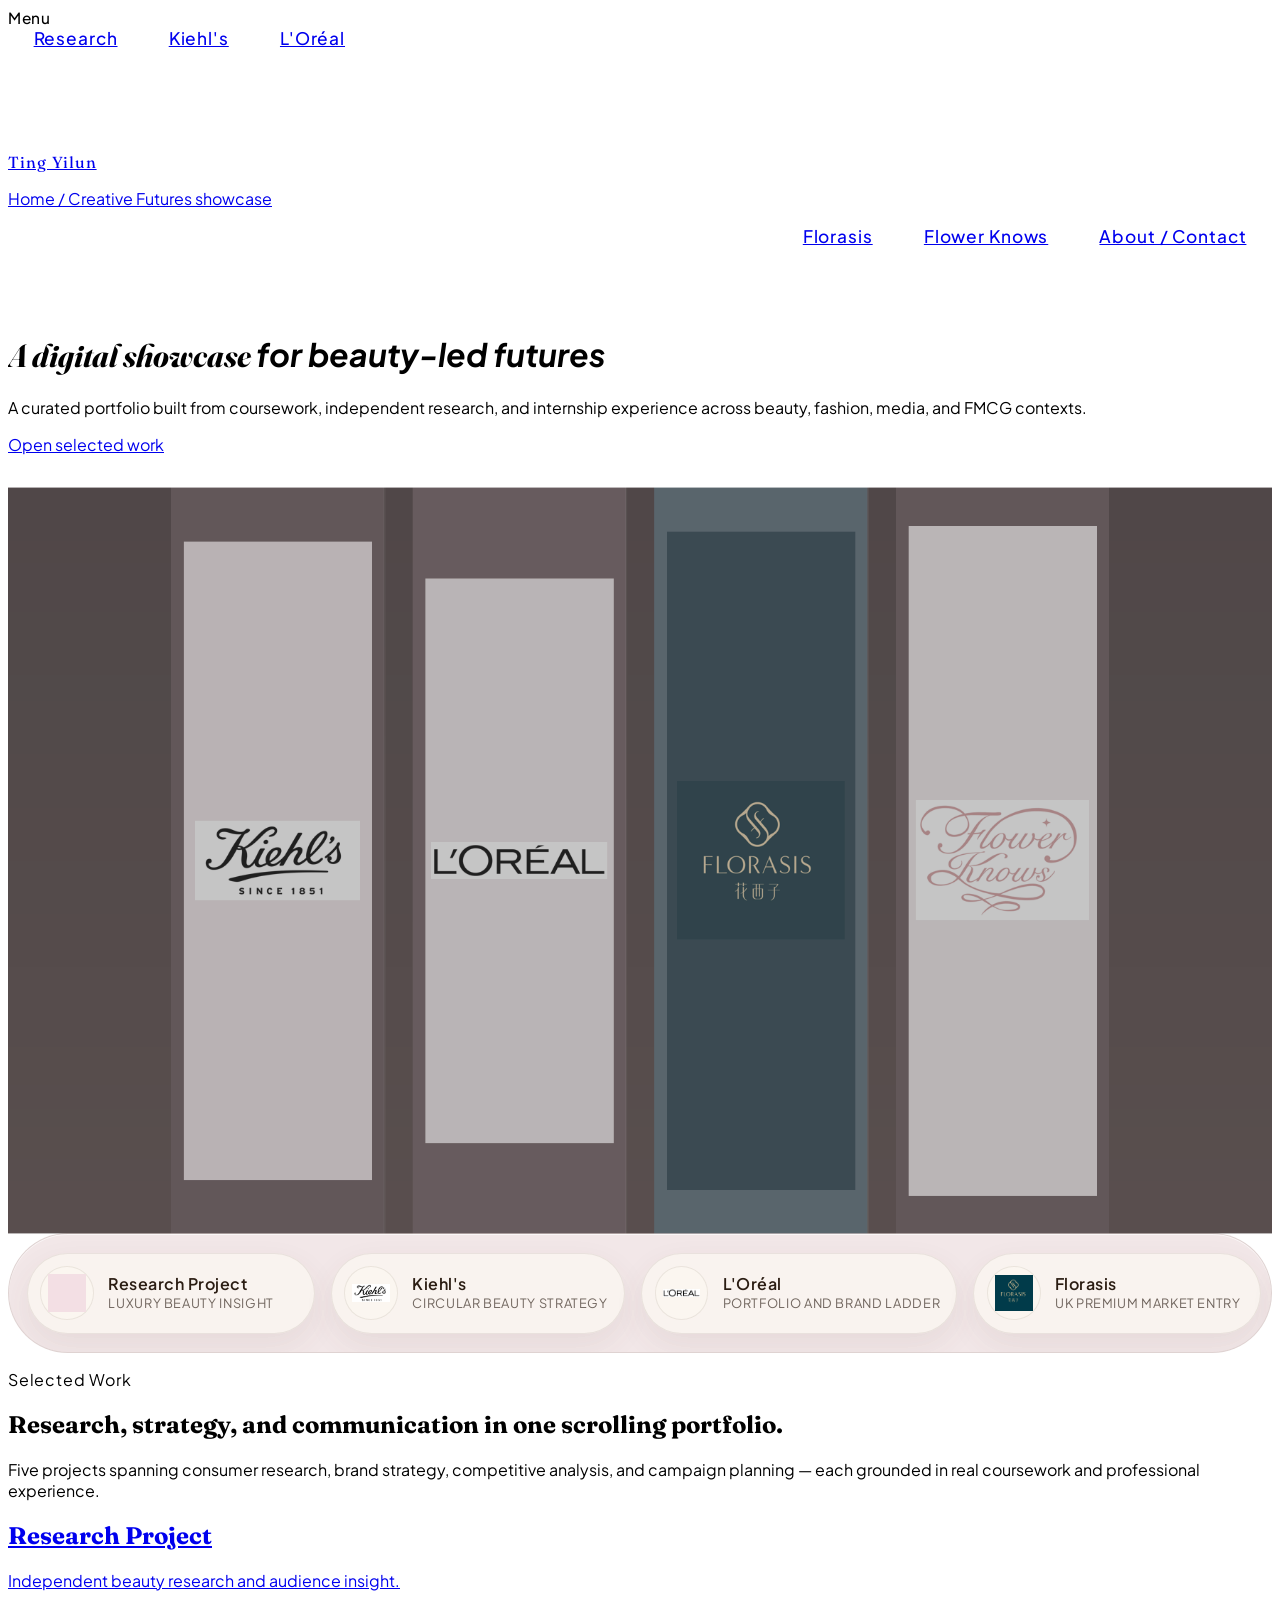
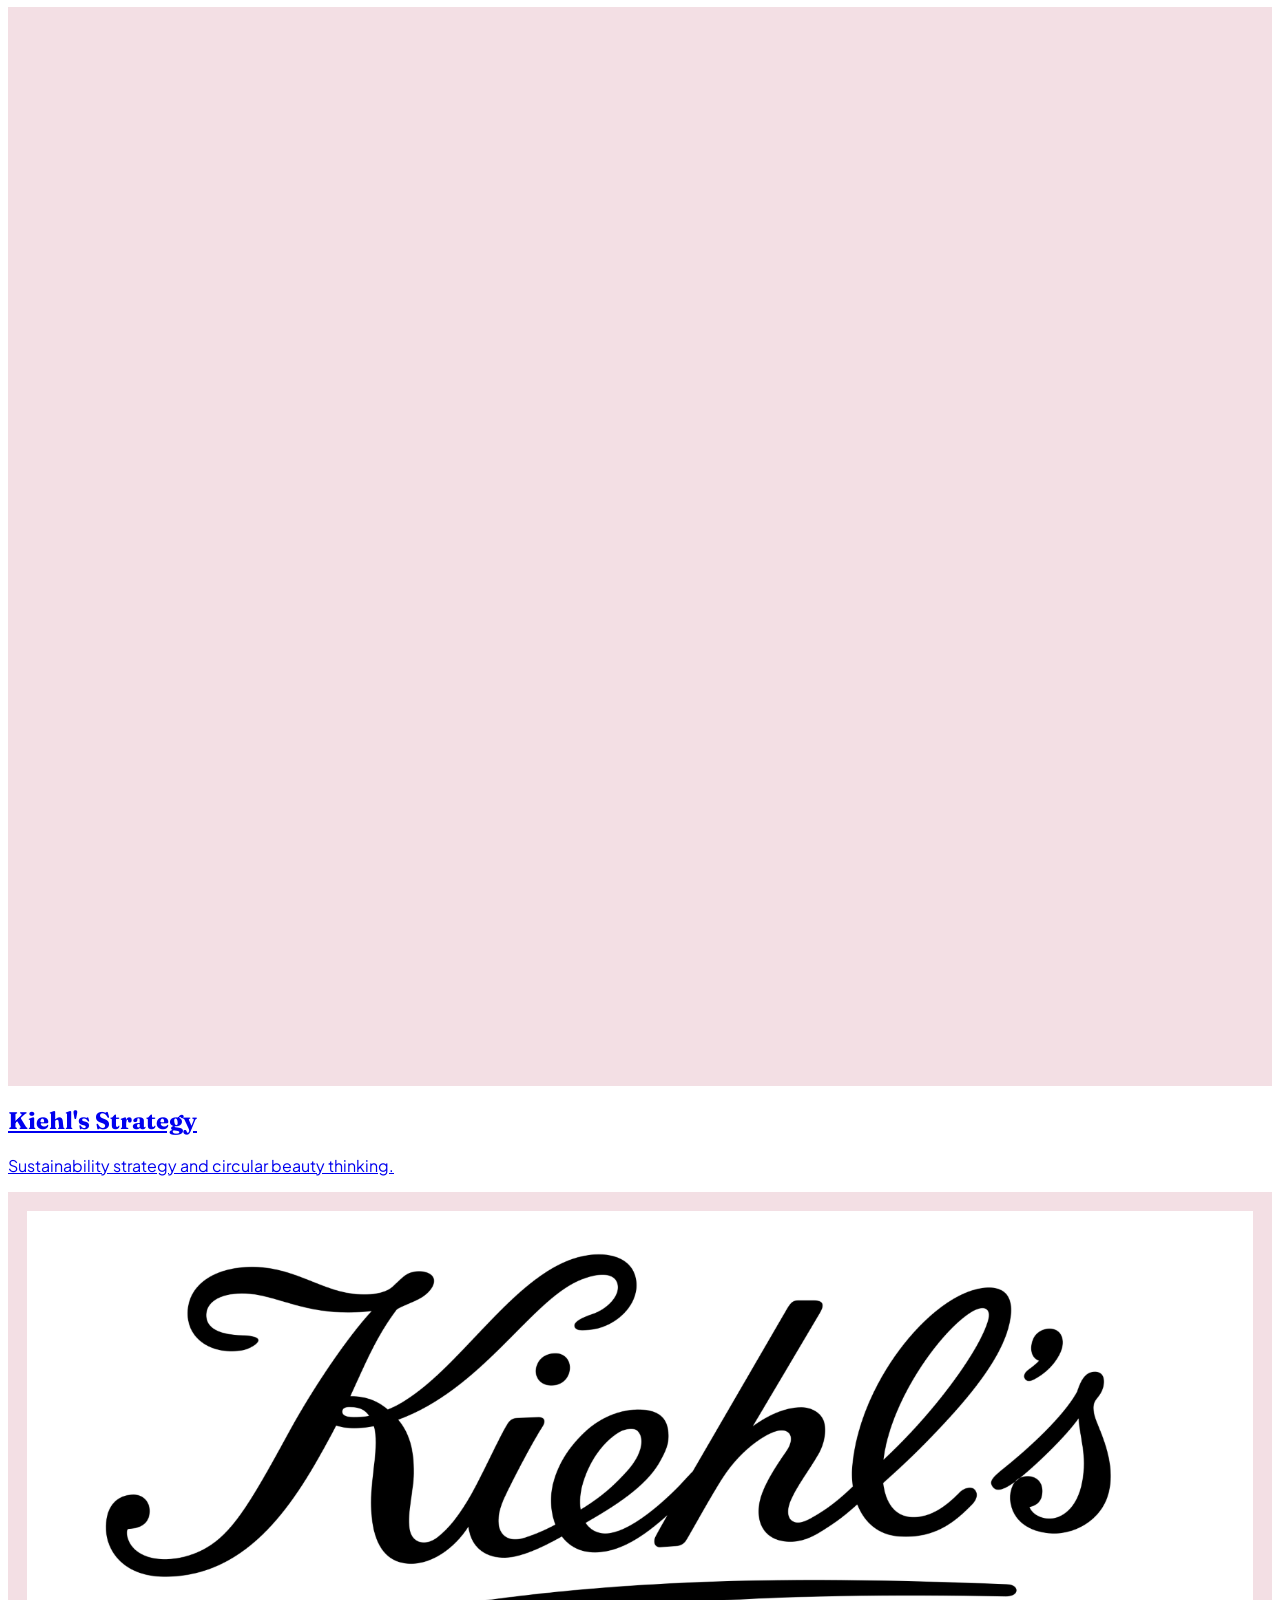
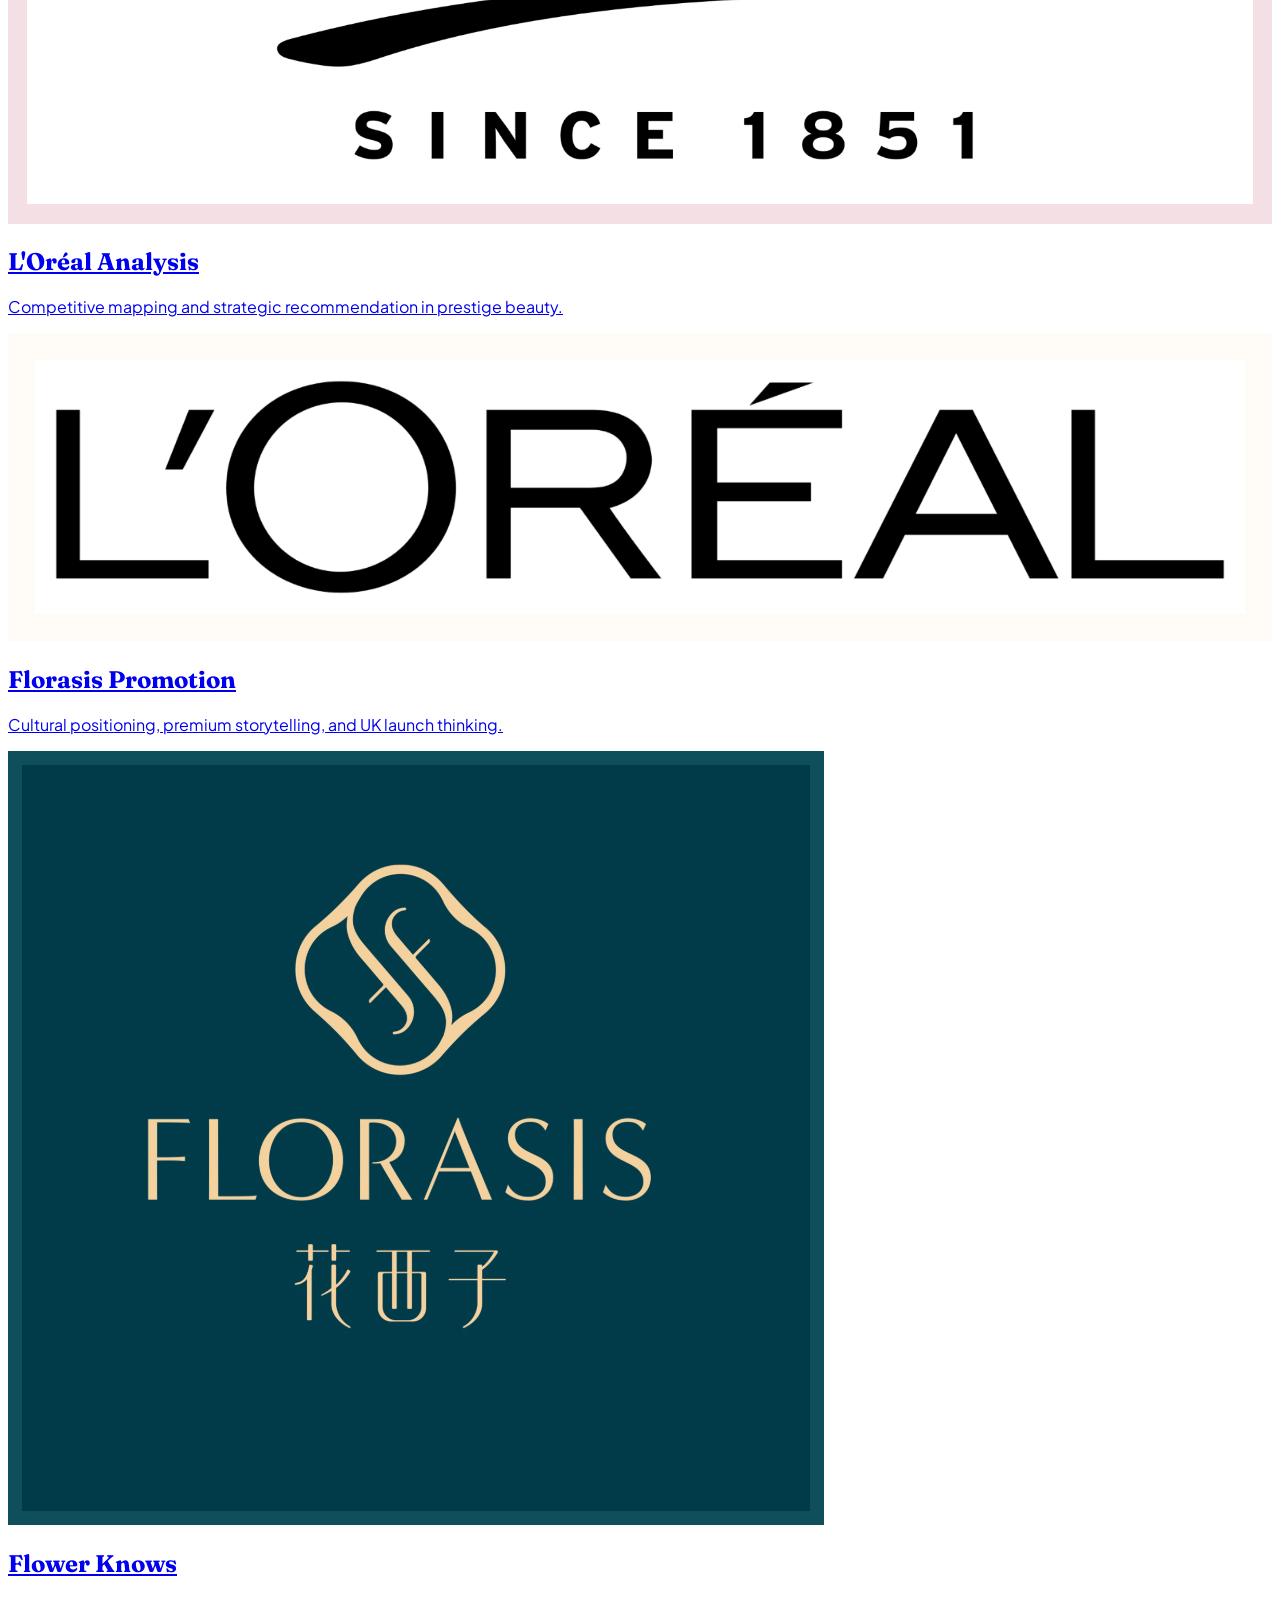
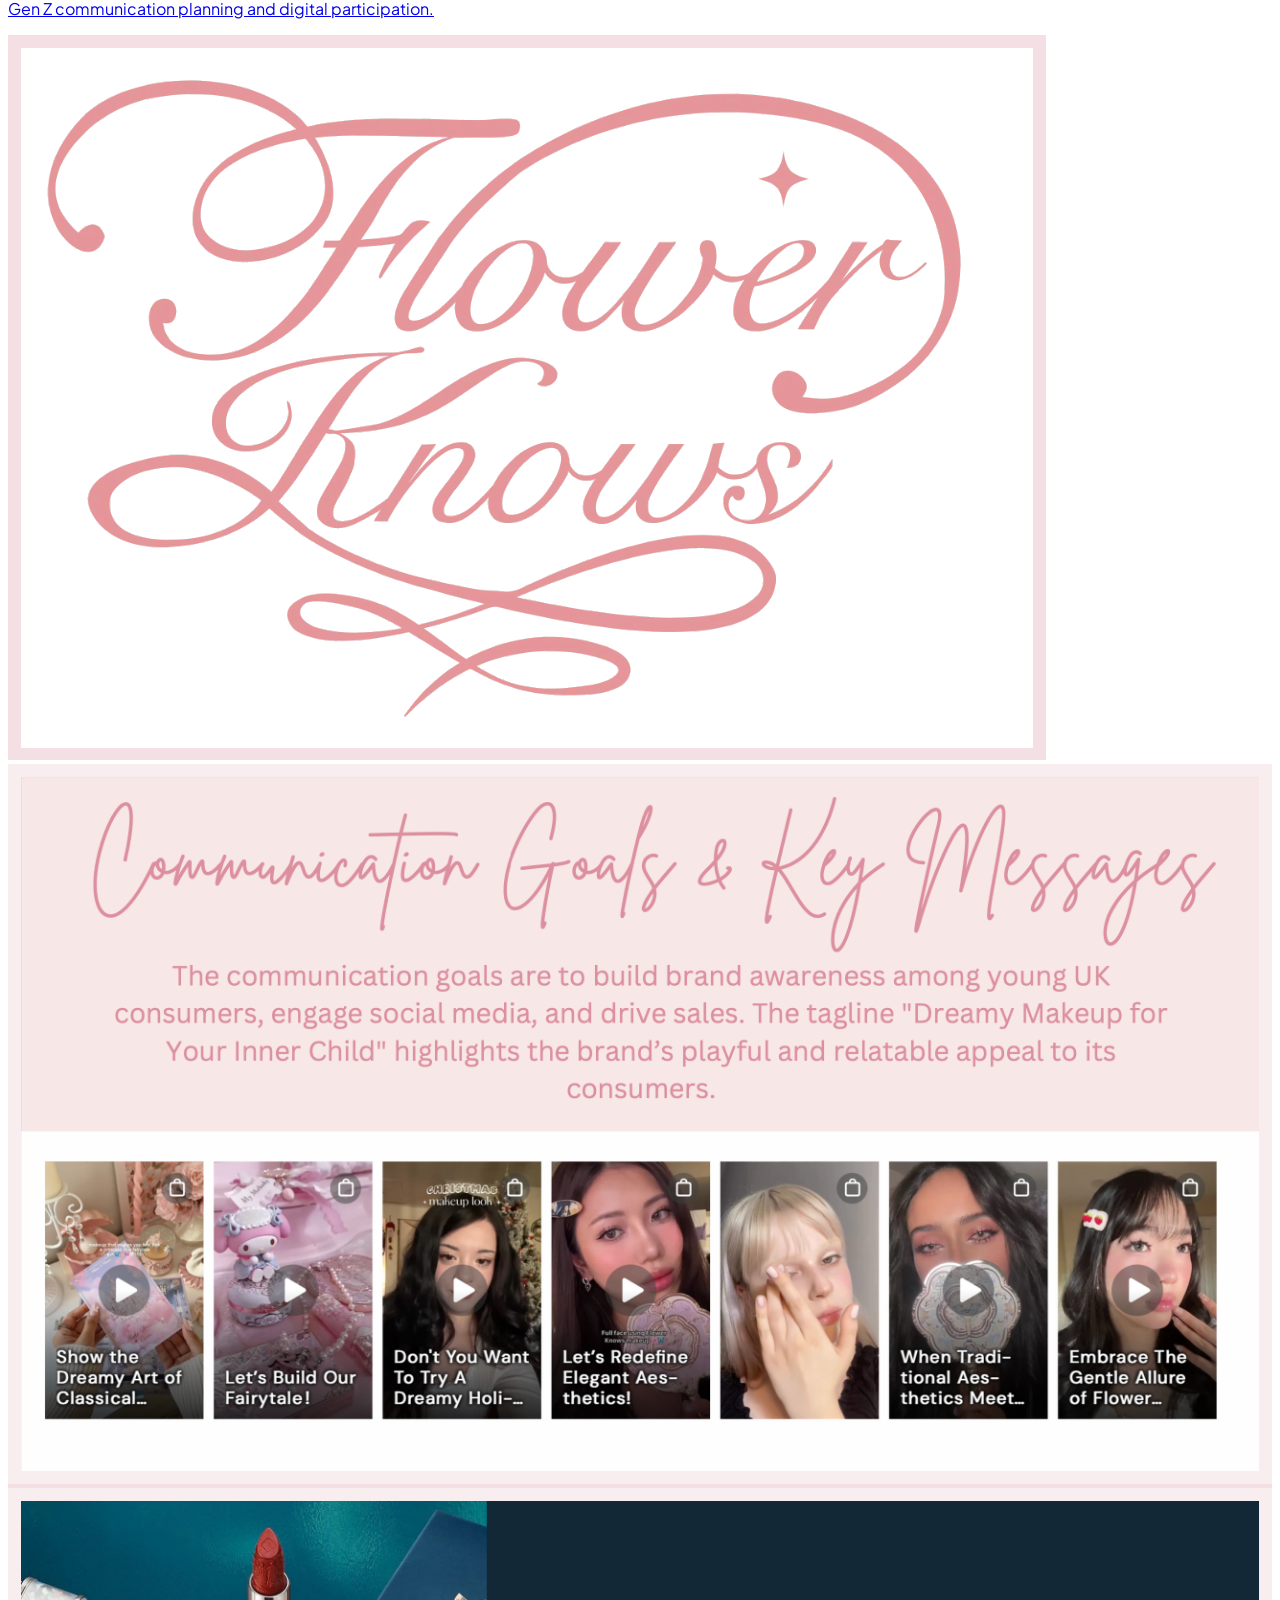
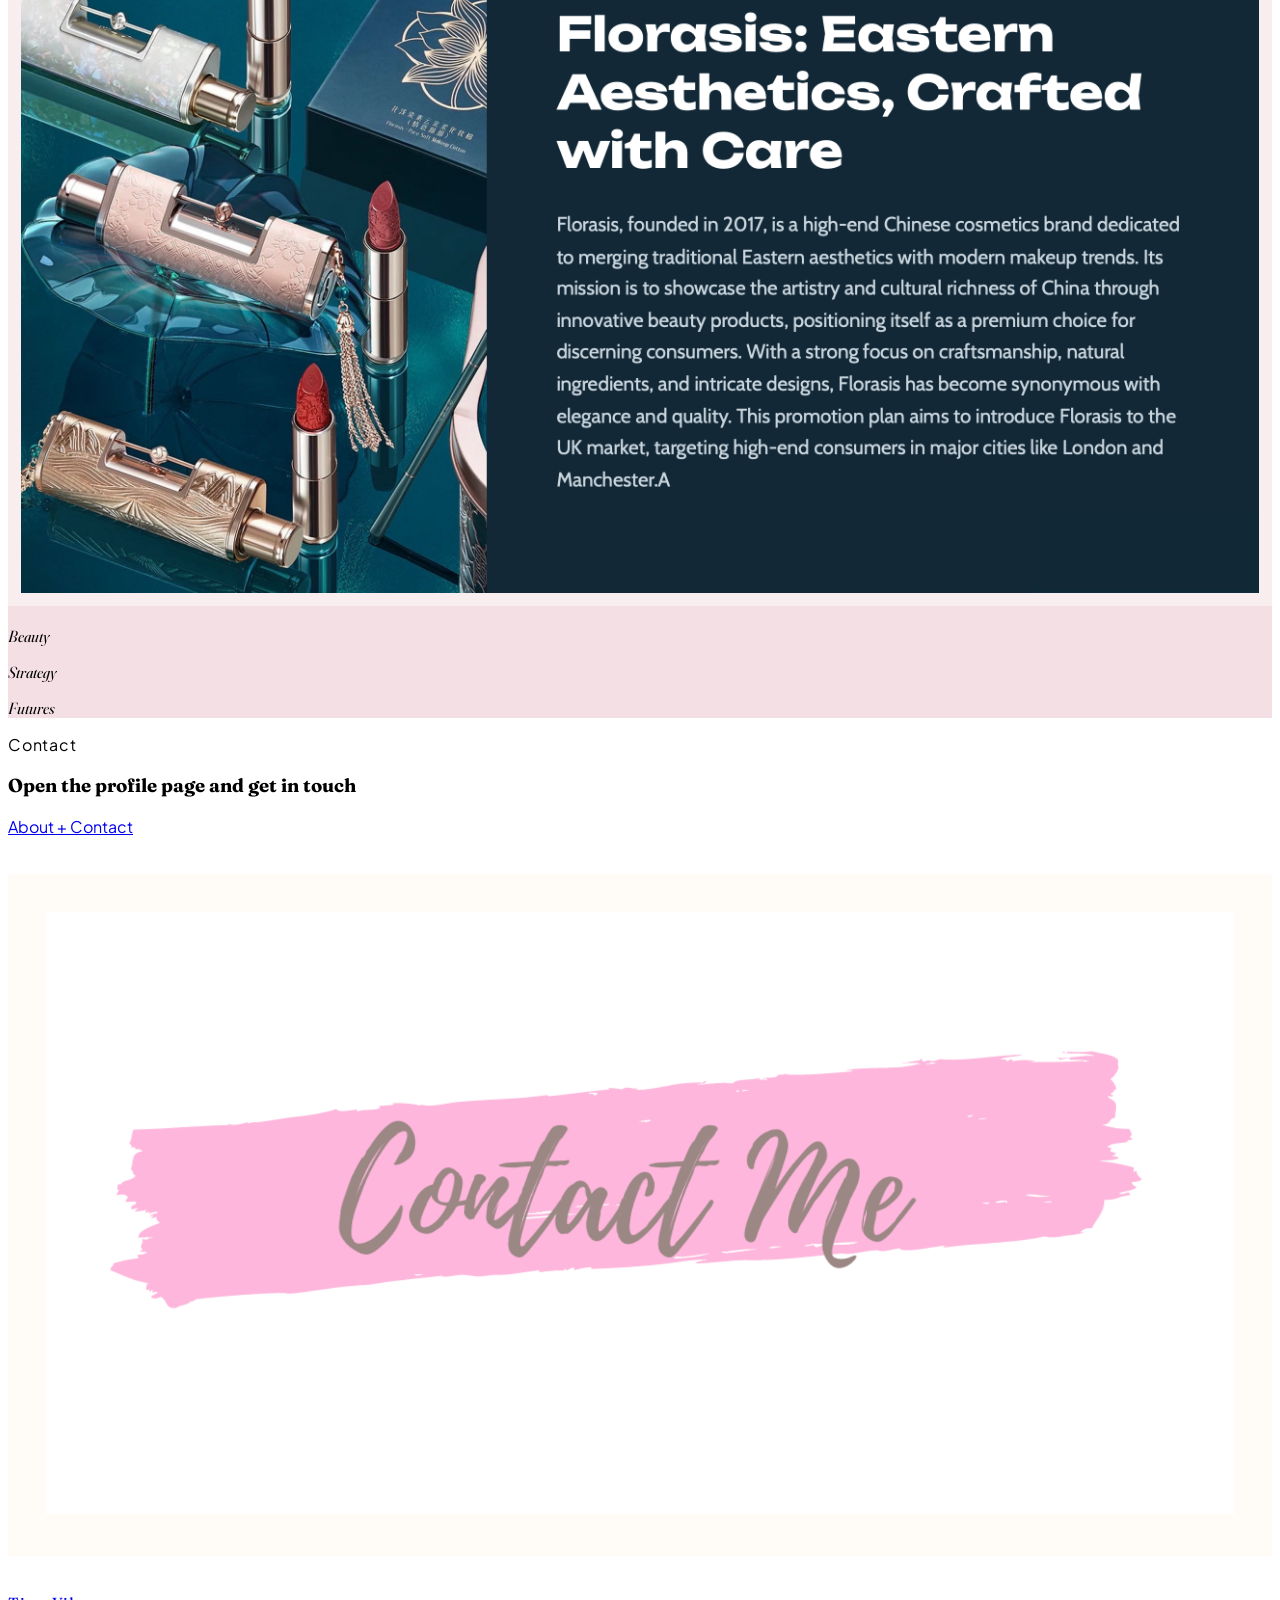
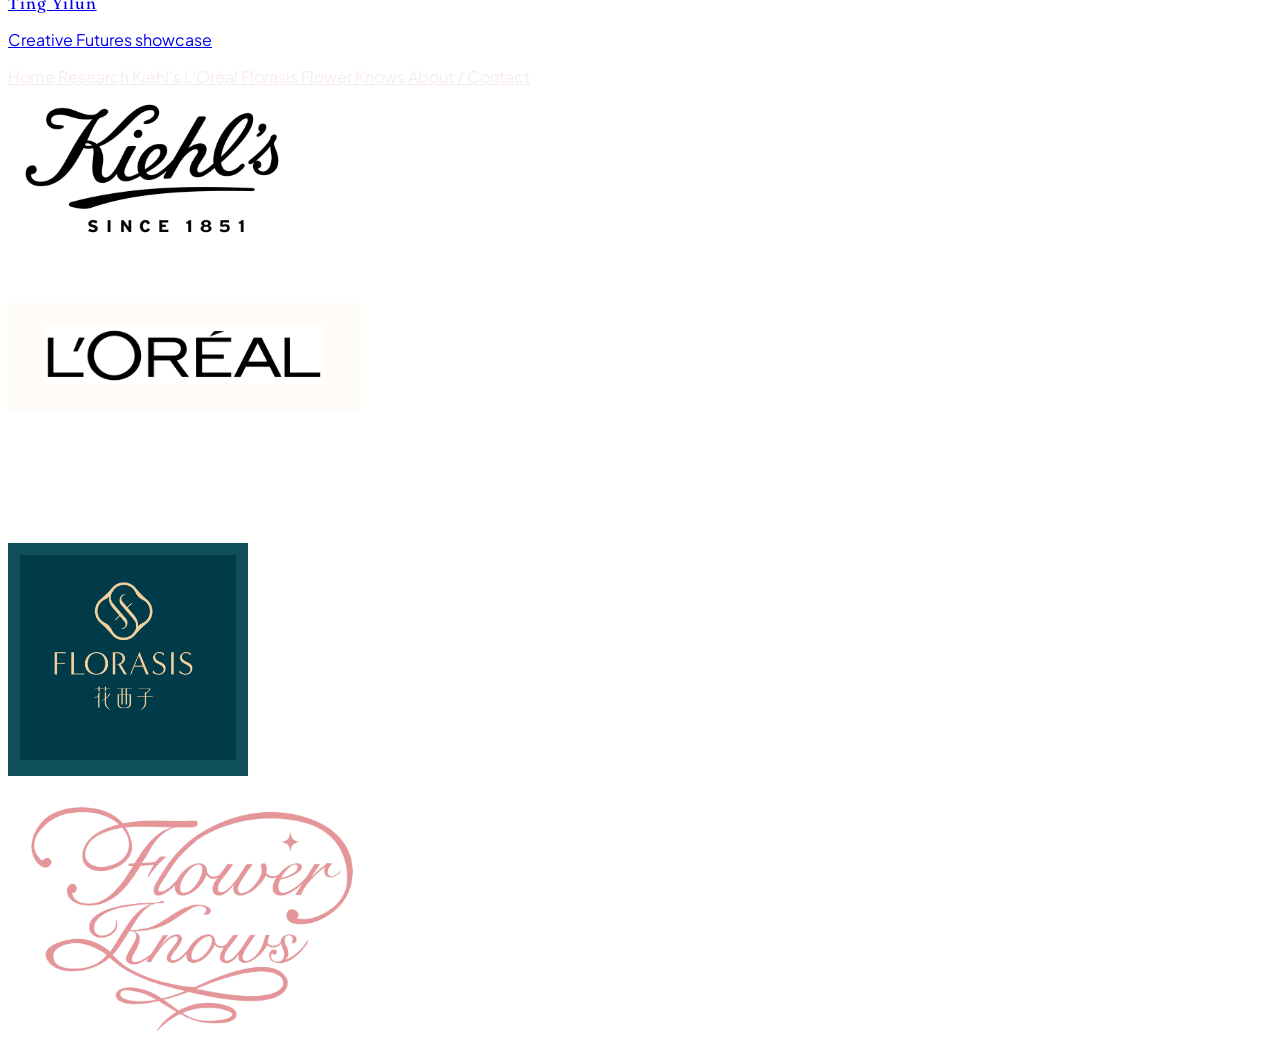
==== commit 23441a74: "Improve iPhone layout stability" ====
--- a/index.html
+++ b/index.html
@@ -11,6 +11,7 @@
     <link rel="preconnect" href="https://fonts.gstatic.com" crossorigin>
     <link href="https://fonts.googleapis.com/css2?family=Fraunces:ital,opsz,wght@0,9..144,300..800;1,9..144,300..800&family=Plus+Jakarta+Sans:ital,wght@0,400;0,500;0,600;0,700;1,400;1,500&display=swap" rel="stylesheet">
     <link href="https://cdn.prod.website-files.com/65d7726f7df9f04927689b5a/css/otello-hotel-travel-light-template.webflow.shared.991d5bfbf.min.css" rel="stylesheet" type="text/css" />
+    <link href="mobile-adapt.css" rel="stylesheet" type="text/css" />
     <style>
       @media (min-width:992px) {html.w-mod-js:not(.w-mod-ix) [data-w-id=&#34;7d6a19f1-9a71-16fd-ea0f-39da9c6262b4&#34;] {display:block;}html.w-mod-js:not(.w-mod-ix) [data-w-id=&#34;7d6a19f1-9a71-16fd-ea0f-39da9c6262b2&#34;] {-webkit-transform:translate3d(0, 0, 0) scale3d(1.5, 1.5, 1) rotateX(0) rotateY(0) rotateZ(0) skew(0, 0);-moz-transform:translate3d(0, 0, 0) scale3d(1.5, 1.5, 1) rotateX(0) rotateY(0) rotateZ(0) skew(0, 0);-ms-transform:translate3d(0, 0, 0) scale3d(1.5, 1.5, 1) rotateX(0) rotateY(0) rotateZ(0) skew(0, 0);transform:translate3d(0, 0, 0) scale3d(1.5, 1.5, 1) rotateX(0) rotateY(0) rotateZ(0) skew(0, 0);}html.w-mod-js:not(.w-mod-ix) [data-w-id=&#34;5643d502-6376-3a96-d79f-65a671828e28&#34;] {-webkit-transform:translate3d(0, 2rem, 0) scale3d(1, 1, 1) rotateX(0) rotateY(0) rotateZ(0) skew(0, 0);-moz-transform:translate3d(0, 2rem, 0) scale3d(1, 1, 1) rotateX(0) rotateY(0) rotateZ(0) skew(0, 0);-ms-transform:translate3d(0, 2rem, 0) scale3d(1, 1, 1) rotateX(0) rotateY(0) rotateZ(0) skew(0, 0);transform:translate3d(0, 2rem, 0) scale3d(1, 1, 1) rotateX(0) rotateY(0) rotateZ(0) skew(0, 0);opacity:0;}}@media (max-width:991px) and (min-width:768px) {html.w-mod-js:not(.w-mod-ix) [data-w-id=&#34;7d6a19f1-9a71-16fd-ea0f-39da9c6262b4&#34;] {display:block;}html.w-mod-js:not(.w-mod-ix) [data-w-id=&#34;7d6a19f1-9a71-16fd-ea0f-39da9c6262b2&#34;] {-webkit-transform:translate3d(0, 0, 0) scale3d(1.5, 1.5, 1) rotateX(0) rotateY(0) rotateZ(0) skew(0, 0);-moz-transform:translate3d(0, 0, 0) scale3d(1.5, 1.5, 1) rotateX(0) rotateY(0) rotateZ(0) skew(0, 0);-ms-transform:translate3d(0, 0, 0) scale3d(1.5, 1.5, 1) rotateX(0) rotateY(0) rotateZ(0) skew(0, 0);transform:translate3d(0, 0, 0) scale3d(1.5, 1.5, 1) rotateX(0) rotateY(0) rotateZ(0) skew(0, 0);}html.w-mod-js:not(.w-mod-ix) [data-w-id=&#34;805e7033-36cf-4ae7-d9f7-79367a4bff2d&#34;] {-webkit-transform:translate3d(0, 2.5rem, 0) scale3d(1, 1, 1) rotateX(0) rotateY(0) rotateZ(0) skew(0, 0);-moz-transform:translate3d(0, 2.5rem, 0) scale3d(1, 1, 1) rotateX(0) rotateY(0) rotateZ(0) skew(0, 0);-ms-transform:translate3d(0, 2.5rem, 0) scale3d(1, 1, 1) rotateX(0) rotateY(0) rotateZ(0) skew(0, 0);transform:translate3d(0, 2.5rem, 0) scale3d(1, 1, 1) rotateX(0) rotateY(0) rotateZ(0) skew(0, 0);opacity:0;}html.w-mod-js:not(.w-mod-ix) [data-w-id=&#34;e5e8006f-cc9b-bdce-0bb6-c9aa74ea8ce9&#34;] {-webkit-transform:translate3d(0, 3rem, 0) scale3d(1, 1, 1) rotateX(0) rotateY(0) rotateZ(0) skew(0, 0);-moz-transform:translate3d(0, 3rem, 0) scale3d(1, 1, 1) rotateX(0) rotateY(0) rotateZ(0) skew(0, 0);-ms-transform:translate3d(0, 3rem, 0) scale3d(1, 1, 1) rotateX(0) rotateY(0) rotateZ(0) skew(0, 0);transform:translate3d(0, 3rem, 0) scale3d(1, 1, 1) rotateX(0) rotateY(0) rotateZ(0) skew(0, 0);opacity:0;}}@media (max-width:767px) and (min-width:480px) {html.w-mod-js:not(.w-mod-ix) [data-w-id=&#34;7d6a19f1-9a71-16fd-ea0f-39da9c6262b4&#34;] {display:block;}html.w-mod-js:not(.w-mod-ix) [data-w-id=&#34;7d6a19f1-9a71-16fd-ea0f-39da9c6262b2&#34;] {-webkit-transform:translate3d(0, 0, 0) scale3d(1.5, 1.5, 1) rotateX(0) rotateY(0) rotateZ(0) skew(0, 0);-moz-transform:translate3d(0, 0, 0) scale3d(1.5, 1.5, 1) rotateX(0) rotateY(0) rotateZ(0) skew(0, 0);-ms-transform:translate3d(0, 0, 0) scale3d(1.5, 1.5, 1) rotateX(0) rotateY(0) rotateZ(0) skew(0, 0);transform:translate3d(0, 0, 0) scale3d(1.5, 1.5, 1) rotateX(0) rotateY(0) rotateZ(0) skew(0, 0);}html.w-mod-js:not(.w-mod-ix) [data-w-id=&#34;805e7033-36cf-4ae7-d9f7-79367a4bff2d&#34;] {-webkit-transform:translate3d(0, 2.5rem, 0) scale3d(1, 1, 1) rotateX(0) rotateY(0) rotateZ(0) skew(0, 0);-moz-transform:translate3d(0, 2.5rem, 0) scale3d(1, 1, 1) rotateX(0) rotateY(0) rotateZ(0) skew(0, 0);-ms-transform:translate3d(0, 2.5rem, 0) scale3d(1, 1, 1) rotateX(0) rotateY(0) rotateZ(0) skew(0, 0);transform:translate3d(0, 2.5rem, 0) scale3d(1, 1, 1) rotateX(0) rotateY(0) rotateZ(0) skew(0, 0);opacity:0;}html.w-mod-js:not(.w-mod-ix) [data-w-id=&#34;e5e8006f-cc9b-bdce-0bb6-c9aa74ea8ce9&#34;] {-webkit-transform:translate3d(0, 3rem, 0) scale3d(1, 1, 1) rotateX(0) rotateY(0) rotateZ(0) skew(0, 0);-moz-transform:translate3d(0, 3rem, 0) scale3d(1, 1, 1) rotateX(0) rotateY(0) rotateZ(0) skew(0, 0);-ms-transform:translate3d(0, 3rem, 0) scale3d(1, 1, 1) rotateX(0) rotateY(0) rotateZ(0) skew(0, 0);transform:translate3d(0, 3rem, 0) scale3d(1, 1, 1) rotateX(0) rotateY(0) rotateZ(0) skew(0, 0);opacity:0;}}@media (max-width:479px) {html.w-mod-js:not(.w-mod-ix) [data-w-id=&#34;7d6a19f1-9a71-16fd-ea0f-39da9c6262b4&#34;] {display:block;}html.w-mod-js:not(.w-mod-ix) [data-w-id=&#34;7d6a19f1-9a71-16fd-ea0f-39da9c6262b2&#34;] {-webkit-transform:translate3d(0, 0, 0) scale3d(1.5, 1.5, 1) rotateX(0) rotateY(0) rotateZ(0) skew(0, 0);-moz-transform:translate3d(0, 0, 0) scale3d(1.5, 1.5, 1) rotateX(0) rotateY(0) rotateZ(0) skew(0, 0);-ms-transform:translate3d(0, 0, 0) scale3d(1.5, 1.5, 1) rotateX(0) rotateY(0) rotateZ(0) skew(0, 0);transform:translate3d(0, 0, 0) scale3d(1.5, 1.5, 1) rotateX(0) rotateY(0) rotateZ(0) skew(0, 0);}html.w-mod-js:not(.w-mod-ix) [data-w-id=&#34;805e7033-36cf-4ae7-d9f7-79367a4bff2d&#34;] {-webkit-transform:translate3d(0, 2.5rem, 0) scale3d(1, 1, 1) rotateX(0) rotateY(0) rotateZ(0) skew(0, 0);-moz-transform:translate3d(0, 2.5rem, 0) scale3d(1, 1, 1) rotateX(0) rotateY(0) rotateZ(0) skew(0, 0);-ms-transform:translate3d(0, 2.5rem, 0) scale3d(1, 1, 1) rotateX(0) rotateY(0) rotateZ(0) skew(0, 0);transform:translate3d(0, 2.5rem, 0) scale3d(1, 1, 1) rotateX(0) rotateY(0) rotateZ(0) skew(0, 0);opacity:0;}html.w-mod-js:not(.w-mod-ix) [data-w-id=&#34;e5e8006f-cc9b-bdce-0bb6-c9aa74ea8ce9&#34;] {-webkit-transform:translate3d(0, 3rem, 0) scale3d(1, 1, 1) rotateX(0) rotateY(0) rotateZ(0) skew(0, 0);-moz-transform:translate3d(0, 3rem, 0) scale3d(1, 1, 1) rotateX(0) rotateY(0) rotateZ(0) skew(0, 0);-ms-transform:translate3d(0, 3rem, 0) scale3d(1, 1, 1) rotateX(0) rotateY(0) rotateZ(0) skew(0, 0);transform:translate3d(0, 3rem, 0) scale3d(1, 1, 1) rotateX(0) rotateY(0) rotateZ(0) skew(0, 0);opacity:0;}}
     </style>
--- a/mobile-adapt.css
+++ b/mobile-adapt.css
@@ -0,0 +1,252 @@
+html {
+  -webkit-text-size-adjust: 100%;
+  text-size-adjust: 100%;
+}
+
+*,
+*::before,
+*::after {
+  box-sizing: border-box;
+}
+
+img,
+svg,
+video,
+canvas {
+  max-width: 100%;
+  height: auto;
+}
+
+body {
+  overflow-x: hidden;
+}
+
+.page-wrapper {
+  overflow-x: clip;
+}
+
+@media (max-width: 991px) {
+  body.portfolio-page .portfolio-grid,
+  body.portfolio-page .portfolio-card-grid,
+  body.portfolio-page .portfolio-panel-grid,
+  body.portfolio-page .portfolio-two-column,
+  body.portfolio-page .portfolio-links-grid {
+    grid-template-columns: 1fr !important;
+  }
+
+  body.portfolio-page .portfolio-grid > div[style*="grid-column"] {
+    grid-column: 1 / -1 !important;
+  }
+
+  body.portfolio-page [style*="position: sticky"] {
+    position: static !important;
+    top: auto !important;
+  }
+
+  body.portfolio-page .footer-main-links-wrapper {
+    display: grid !important;
+    grid-template-columns: repeat(2, minmax(0, 1fr));
+    gap: 0.75rem !important;
+  }
+}
+
+@media (max-width: 767px) {
+  body.portfolio-page .nav-menu-button {
+    display: none !important;
+  }
+
+  body.portfolio-page .nav-main {
+    display: flex !important;
+    flex-direction: column;
+    gap: 0.9rem;
+    grid-template-columns: 1fr !important;
+    padding-block: 1rem 0.35rem;
+  }
+
+  body.portfolio-page .nav-main-wrapper,
+  body.portfolio-page .nav-main-wrapper.is-on-left,
+  body.portfolio-page .portfolio-nav-stack {
+    width: 100% !important;
+    min-width: 0;
+  }
+
+  body.portfolio-page .nav-brand {
+    order: -1;
+    margin-inline: auto;
+    text-align: center;
+  }
+
+  body.portfolio-page .portfolio-link-row,
+  body.portfolio-page .portfolio-link-row.is-right,
+  body.portfolio-page .portfolio-utility-row,
+  body.portfolio-page .portfolio-utility-row.is-right {
+    display: flex !important;
+    flex-wrap: wrap;
+    justify-content: center !important;
+    gap: 0.55rem !important;
+  }
+
+  body.portfolio-page .portfolio-section {
+    padding: 3rem 1rem !important;
+  }
+
+  body.portfolio-page .portfolio-shell {
+    width: min(100%, 40rem) !important;
+  }
+
+  body.portfolio-page .portfolio-title {
+    font-size: clamp(2.2rem, 11vw, 3.6rem) !important;
+    line-height: 1 !important;
+  }
+
+  body.portfolio-page .portfolio-section-title,
+  body.portfolio-page .section-title,
+  body.portfolio-page .large-title {
+    font-size: clamp(1.95rem, 8vw, 3rem) !important;
+    line-height: 1.05 !important;
+  }
+
+  body.portfolio-page .brand-name-text {
+    font-size: clamp(1.45rem, 7vw, 2.1rem) !important;
+  }
+
+  body.portfolio-page .brand-slogan,
+  body.portfolio-page .portfolio-subtitle,
+  body.portfolio-page .portfolio-section-intro,
+  body.portfolio-page .portfolio-copy-block p,
+  body.portfolio-page .portfolio-panel p,
+  body.portfolio-page .portfolio-card p,
+  body.portfolio-page .portfolio-step p,
+  body.portfolio-page .portfolio-signal p,
+  body.portfolio-page .portfolio-metric p,
+  body.portfolio-page .portfolio-link-card p,
+  body.portfolio-page .portfolio-contact-card p,
+  body.portfolio-page .portfolio-image-caption,
+  body.portfolio-page .portfolio-note {
+    font-size: 1rem !important;
+    line-height: 1.7 !important;
+  }
+
+  body.portfolio-page .nav-main-link,
+  body.portfolio-page .nav-contact-button,
+  body.portfolio-page .footer-main-link,
+  body.portfolio-page .portfolio-button {
+    min-height: 44px !important;
+  }
+
+  body.portfolio-page .nav-main-link {
+    padding: 0.78rem 1rem !important;
+    font-size: 0.94rem !important;
+    letter-spacing: 0.03em !important;
+  }
+
+  body.portfolio-page .nav-contact-button {
+    padding-inline: 1rem !important;
+  }
+
+  body.portfolio-page .portfolio-actions,
+  body.portfolio-page .portfolio-inline-links {
+    display: flex;
+    flex-direction: column;
+    align-items: stretch;
+    gap: 0.75rem !important;
+  }
+
+  body.portfolio-page .portfolio-actions .portfolio-button,
+  body.portfolio-page .portfolio-inline-links .portfolio-button,
+  body.portfolio-page .footer-main-link {
+    width: 100%;
+    justify-content: center;
+  }
+
+  body.portfolio-page .portfolio-metric-list,
+  body.portfolio-page .portfolio-steps,
+  body.portfolio-page .portfolio-chip-row {
+    gap: 0.85rem !important;
+  }
+
+  body.portfolio-page .portfolio-media {
+    min-height: min(62vw, 22rem) !important;
+  }
+
+  body.portfolio-page .portfolio-image-caption {
+    position: static !important;
+    margin-top: 0.75rem !important;
+  }
+
+  body.portfolio-page .portfolio-photo-stack,
+  body.portfolio-page .portfolio-media,
+  body.portfolio-page .portfolio-panel,
+  body.portfolio-page .portfolio-link-card,
+  body.portfolio-page .portfolio-contact-card {
+    border-radius: 1.25rem !important;
+  }
+
+  body.portfolio-page .footer-main-links-wrapper {
+    grid-template-columns: 1fr !important;
+  }
+
+  body:not(.portfolio-page) .footer-background-images,
+  body:not(.portfolio-page) .contact-brush-banner {
+    display: none !important;
+  }
+
+  body:not(.portfolio-page) .footer-main-links-wrapper {
+    display: grid !important;
+    grid-template-columns: repeat(2, minmax(0, 1fr));
+    gap: 0.65rem !important;
+  }
+
+  body:not(.portfolio-page) .footer-main-link {
+    display: flex !important;
+    align-items: center;
+    justify-content: center;
+    min-height: 44px !important;
+    padding: 0.85rem 0.7rem !important;
+  }
+
+  body:not(.portfolio-page) .fullscreen-menu.is-open {
+    padding: 1rem;
+  }
+
+  body:not(.portfolio-page) .menu-layout {
+    gap: 1.25rem;
+  }
+
+  body:not(.portfolio-page) .menu-main-link,
+  body:not(.portfolio-page) .menu-small-link {
+    min-height: 44px;
+  }
+}
+
+@media (max-width: 479px) {
+  body.portfolio-page .portfolio-section {
+    padding: 2.4rem 0.9rem !important;
+  }
+
+  body.portfolio-page .portfolio-shell {
+    width: 100% !important;
+  }
+
+  body.portfolio-page .portfolio-link-row,
+  body.portfolio-page .portfolio-link-row.is-right,
+  body.portfolio-page .portfolio-utility-row,
+  body.portfolio-page .portfolio-utility-row.is-right {
+    gap: 0.45rem !important;
+  }
+
+  body.portfolio-page .nav-main-link,
+  body.portfolio-page .nav-contact-button {
+    width: 100%;
+    justify-content: center;
+  }
+
+  body.portfolio-page .portfolio-button,
+  body.portfolio-page .portfolio-button.is-secondary {
+    width: 100%;
+  }
+
+  body:not(.portfolio-page) .footer-main-links-wrapper {
+    grid-template-columns: 1fr !important;
+  }
+}
